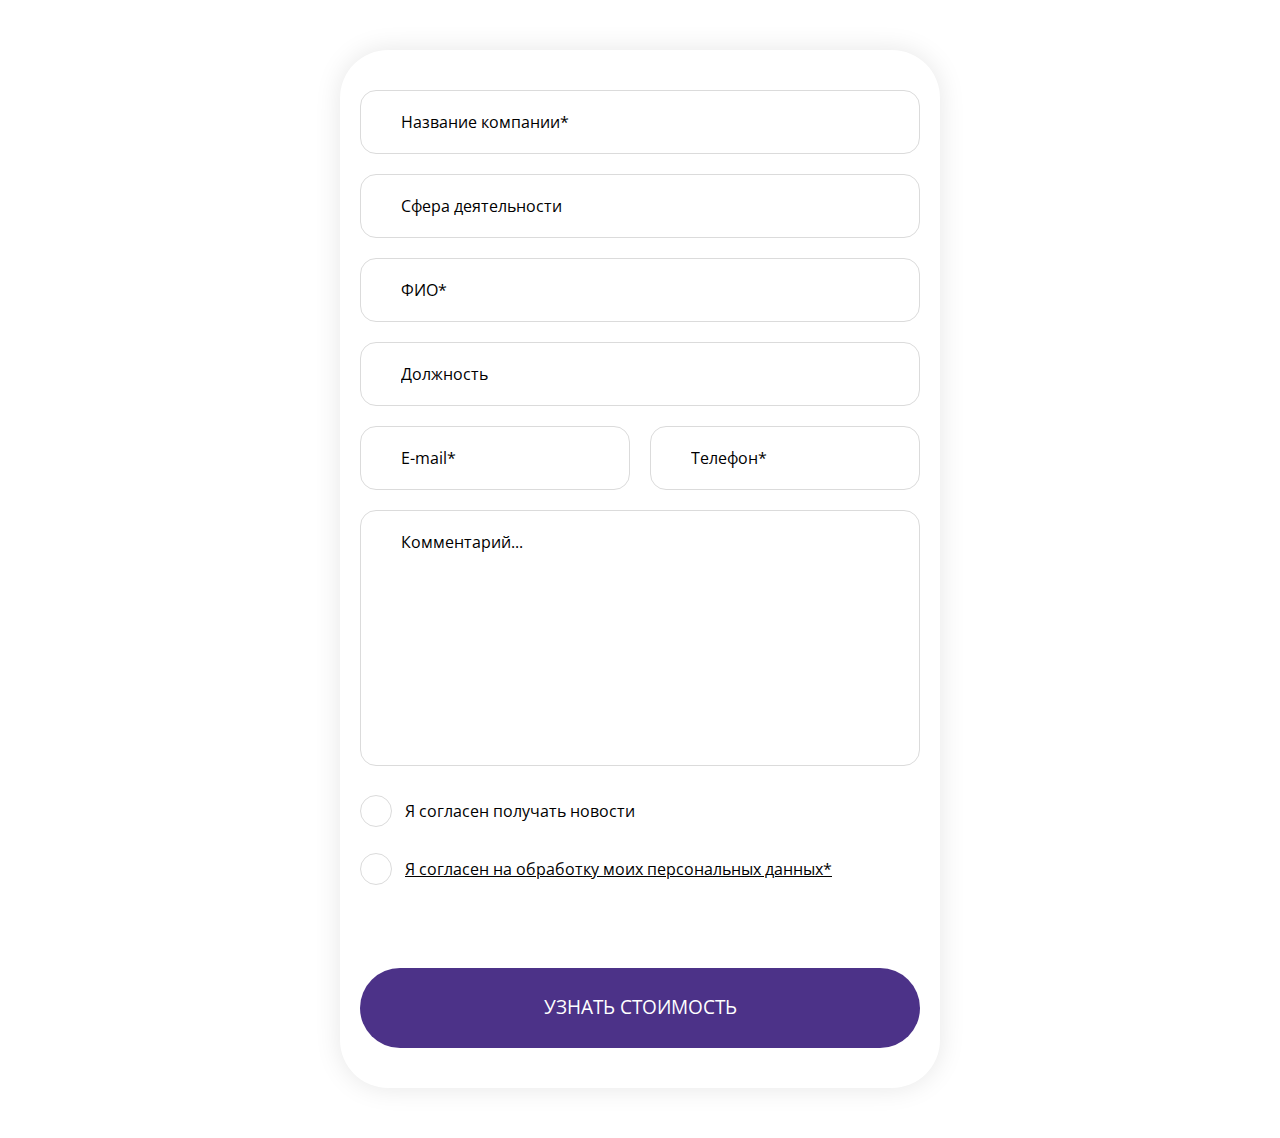
==== cost.html @ c71a74cb "v1.0" ====
<!DOCTYPE html>
<html lang="en">
<head>
    <meta charset="UTF-8">
    <meta name="viewport" content="width=device-width, initial-scale=1.0">
    <title>Document</title>
    <!-- <link rel="SHORTCUT ICON" href="img/logo.svg" type="image/svg"> -->
    <link rel="stylesheet" href="css/style.min.css">
</head>
<body>



<div class="wrapper">
    <section class="cost _section-padding _min">
        <div class="cost__container _container _min">
            <form action="#" class="cost__form">
                <div class="cost__form--body">
                    <label class="cost__form--label">
                        <input type="text" name="name-company" required placeholder="Название компании*" class="cost__form--input _input">
                    </label>
                    <label class="cost__form--label">
                        <input type="text" name="field-activity" placeholder="Сфера деятельности" class="cost__form--input _input">
                    </label>
                    <label class="cost__form--label">
                        <input type="text" name="name" required placeholder="ФИО*" class="cost__form--input _input">
                    </label>
                    <label class="cost__form--label">
                        <input type="text" name="position" placeholder="Должность" class="cost__form--input _input">
                    </label>
                    <!-- <label class="cost__form--label">
                        <input type="text" name="tel" required placeholder="Телефон*" class="cost__form--input _input">
                    </label> -->
                    <label class="cost__form--label _min">
                        <input type="text" name="e-mail" required placeholder="E-mail*" class="cost__form--input _input">
                    </label>
                    <label class="cost__form--label _min">
                        <input type="text" name="phone" required placeholder="Телефон*" class="cost__form--input _input">
                    </label>
                    <label class="cost__form--label">
                        <textarea name="comment" placeholder="Комментарий..." rows="9" class="cost__form--textarea _textarea"></textarea>
                    </label>
                    <div class="cost__form--checkbox _checkbox">
                        <input type="checkbox" name="cost-news" id="cost-news" class="cost__form--checkbox-input _checkbox-input">
                        <label for="cost-news" class="cost__form--checkbox-label _checkbox-label">
                            Я согласен получать новости
                        </label>
                    </div>
                    <div class="cost__form--checkbox _checkbox">
                        <input type="checkbox" required name="cost-personal-data" id="cost-personal-data" class="cost__form--checkbox-input _checkbox-input">
                        <label for="cost-personal-data" class="cost__form--checkbox-label _checkbox-label _td-underline">
                            Я согласен на обработку моих персональных данных*
                        </label>
                    </div>
                    <button class="cost__form--submit _btn">
                        УЗНАТЬ СТОИМОСТЬ
                    </button>
                </div>
            </form>
        </div>
    </section>
</div>


    <script src="js/libs.min.js"></script>
    <script src="js/main.min.js"></script>
</body>
</html>
---- css/style.min.css ----
*,:after,:before,legend{-webkit-box-sizing:border-box}body,html{-webkit-text-size-adjust:100%}.swiper-cube,.swiper-flip,button,hr,input{overflow:visible}progress,sub,sup{vertical-align:baseline}.swiper,ul li{list-style:none}.goals__footer,.services__card--body,.swiper-grid-column>.swiper-wrapper,.swiper-vertical>.swiper-wrapper{-webkit-box-orient:vertical;-webkit-box-direction:normal}*{padding:0;margin:0;border:0}*,:after,:before{box-sizing:border-box}:active,:focus,a:active,a:focus{outline:0}input::-webkit-inner-spin-button,input::-webkit-outer-spin-button{-webkit-appearance:none;margin:0}input[type=number]{-moz-appearance:textfield}aside,details,footer,header,main,nav{display:block}body,html{height:100%;width:100%;line-height:1;-ms-text-size-adjust:100%;-moz-text-size-adjust:100%}button,input,textarea{font-family:inherit}input::-ms-clear{display:none}button{cursor:pointer}button::-moz-focus-inner{padding:0;border:0}a,a:hover,a:visited{text-decoration:none}h1,h2,h3,h4,h5,h6{font-size:inherit;font-weight:400}/*! normalize.css v8.0.1 | MIT License | github.com/necolas/normalize.css */html{line-height:1.15}body{margin:0}h1{font-size:2em;margin:.67em 0}hr{-webkit-box-sizing:content-box;box-sizing:content-box;height:0}code,kbd,pre,samp{font-family:monospace,monospace;font-size:1em}a{background-color:rgba(0,0,0,0)}abbr[title]{border-bottom:none;-webkit-text-decoration:underline dotted;text-decoration:underline dotted}b,strong{font-weight:bolder}small{font-size:80%}sub,sup{font-size:75%;line-height:0;position:relative}sub{bottom:-.25em}sup{top:-.5em}img{vertical-align:top;border-style:none}button,input,optgroup,select,textarea{font-family:inherit;font-size:100%;line-height:1.15;margin:0}button,select{text-transform:none}[type=button],[type=reset],[type=submit],button{-webkit-appearance:button}[type=button]::-moz-focus-inner,[type=reset]::-moz-focus-inner,[type=submit]::-moz-focus-inner,button::-moz-focus-inner{border-style:none;padding:0}[type=button]:-moz-focusring,[type=reset]:-moz-focusring,[type=submit]:-moz-focusring,button:-moz-focusring{outline:ButtonText dotted 1px}fieldset{padding:.35em .75em .625em}legend{box-sizing:border-box;color:inherit;display:table;max-width:100%;padding:0;white-space:normal}textarea{overflow:auto}[type=checkbox],[type=radio]{-webkit-box-sizing:border-box;box-sizing:border-box;padding:0}[type=number]::-webkit-inner-spin-button,[type=number]::-webkit-outer-spin-button{height:auto}.swiper-slide,.swiper-wrapper{height:100%;position:relative;width:100%}[type=search]{-webkit-appearance:textfield;outline-offset:-2px}[type=search]::-webkit-search-decoration{-webkit-appearance:none}::-webkit-file-upload-button{-webkit-appearance:button;font:inherit}summary{display:list-item}[hidden],template{display:none}@font-face{font-family:swiper-icons;src:url("data:application/font-woff;charset=utf-8;base64, [base64]//wADZ2x5ZgAAAywAAADMAAAD2MHtryVoZWFkAAABbAAAADAAAAA2E2+eoWhoZWEAAAGcAAAAHwAAACQC9gDzaG10eAAAAigAAAAZAAAArgJkABFsb2NhAAAC0AAAAFoAAABaFQAUGG1heHAAAAG8AAAAHwAAACAAcABAbmFtZQAAA/gAAAE5AAACXvFdBwlwb3N0AAAFNAAAAGIAAACE5s74hXjaY2BkYGAAYpf5Hu/j+W2+MnAzMYDAzaX6QjD6/4//Bxj5GA8AuRwMYGkAPywL13jaY2BkYGA88P8Agx4j+/8fQDYfA1AEBWgDAIB2BOoAeNpjYGRgYNBh4GdgYgABEMnIABJzYNADCQAACWgAsQB42mNgYfzCOIGBlYGB0YcxjYGBwR1Kf2WQZGhhYGBiYGVmgAFGBiQQkOaawtDAoMBQxXjg/wEGPcYDDA4wNUA2CCgwsAAAO4EL6gAAeNpj2M0gyAACqxgGNWBkZ2D4/wMA+xkDdgAAAHjaY2BgYGaAYBkGRgYQiAHyGMF8FgYHIM3DwMHABGQrMOgyWDLEM1T9/w8UBfEMgLzE////P/5//f/V/xv+r4eaAAeMbAxwIUYmIMHEgKYAYjUcsDAwsLKxc3BycfPw8jEQA/[base64]/uznmfPFBNODM2K7MTQ45YEAZqGP81AmGGcF3iPqOop0r1SPTaTbVkfUe4HXj97wYE+yNwWYxwWu4v1ugWHgo3S1XdZEVqWM7ET0cfnLGxWfkgR42o2PvWrDMBSFj/IHLaF0zKjRgdiVMwScNRAoWUoH78Y2icB/yIY09An6AH2Bdu/UB+yxopYshQiEvnvu0dURgDt8QeC8PDw7Fpji3fEA4z/PEJ6YOB5hKh4dj3EvXhxPqH/SKUY3rJ7srZ4FZnh1PMAtPhwP6fl2PMJMPDgeQ4rY8YT6Gzao0eAEA409DuggmTnFnOcSCiEiLMgxCiTI6Cq5DZUd3Qmp10vO0LaLTd2cjN4fOumlc7lUYbSQcZFkutRG7g6JKZKy0RmdLY680CDnEJ+UMkpFFe1RN7nxdVpXrC4aTtnaurOnYercZg2YVmLN/d/gczfEimrE/fs/bOuq29Zmn8tloORaXgZgGa78yO9/cnXm2BpaGvq25Dv9S4E9+5SIc9PqupJKhYFSSl47+Qcr1mYNAAAAeNptw0cKwkAAAMDZJA8Q7OUJvkLsPfZ6zFVERPy8qHh2YER+3i/BP83vIBLLySsoKimrqKqpa2hp6+jq6RsYGhmbmJqZSy0sraxtbO3sHRydnEMU4uR6yx7JJXveP7WrDycAAAAAAAH//wACeNpjYGRgYOABYhkgZgJCZgZNBkYGLQZtIJsFLMYAAAw3ALgAeNolizEKgDAQBCchRbC2sFER0YD6qVQiBCv/H9ezGI6Z5XBAw8CBK/m5iQQVauVbXLnOrMZv2oLdKFa8Pjuru2hJzGabmOSLzNMzvutpB3N42mNgZGBg4GKQYzBhYMxJLMlj4GBgAYow/P/PAJJhLM6sSoWKfWCAAwDAjgbRAAB42mNgYGBkAIIbCZo5IPrmUn0hGA0AO8EFTQAA");font-weight:400;font-style:normal}:root{--swiper-theme-color:#007aff;--swiper-navigation-size:44px;--title-font:"OpenSans";--main-font:"OpenSans";--accent:#4C3288;--accent-2:#0091FF;--white:#FFF;--black:#000;--dark-blue:#304BA2;--gray:#DBDBDB;--dark-gray:#979797;--container-padding:15px;--br:48px;--br-2:30px;--shadow:0px 0px 26.7123px rgba(0, 0, 0, 0.1)}.swiper{margin-left:auto;margin-right:auto;position:relative;overflow:hidden;padding:0;z-index:1}.swiper-vertical>.swiper-wrapper{-ms-flex-direction:column;flex-direction:column}.swiper-wrapper{z-index:1;display:-webkit-box;display:-ms-flexbox;display:flex;-webkit-transition-property:-webkit-transform;transition-property:-webkit-transform;transition-property:transform;transition-property:transform,-webkit-transform;-webkit-box-sizing:content-box;box-sizing:content-box}.swiper-button-lock,.swiper-pagination-lock,.swiper-scrollbar-lock{display:none}.swiper-android .swiper-slide,.swiper-wrapper{-webkit-transform:translate3d(0,0,0);transform:translate3d(0,0,0)}.swiper-pointer-events{-ms-touch-action:pan-y;touch-action:pan-y}.swiper-pointer-events.swiper-vertical{-ms-touch-action:pan-x;touch-action:pan-x}.swiper-slide{-ms-flex-negative:0;flex-shrink:0;-webkit-transition-property:-webkit-transform;transition-property:-webkit-transform;transition-property:transform;transition-property:transform,-webkit-transform}.swiper-slide-invisible-blank{visibility:hidden}.swiper-autoheight,.swiper-autoheight .swiper-slide{height:auto}.swiper-autoheight .swiper-wrapper{-webkit-box-align:start;-ms-flex-align:start;align-items:flex-start;-webkit-transition-property:height,-webkit-transform;transition-property:height,-webkit-transform;transition-property:transform,height;transition-property:transform,height,-webkit-transform}.swiper-backface-hidden .swiper-slide{-webkit-transform:translateZ(0);transform:translateZ(0);-webkit-backface-visibility:hidden;backface-visibility:hidden}.swiper-3d,.swiper-3d.swiper-css-mode .swiper-wrapper{-webkit-perspective:1200px;perspective:1200px}.swiper-3d .swiper-cube-shadow,.swiper-3d .swiper-slide,.swiper-3d .swiper-slide-shadow,.swiper-3d .swiper-slide-shadow-bottom,.swiper-3d .swiper-slide-shadow-left,.swiper-3d .swiper-slide-shadow-right,.swiper-3d .swiper-slide-shadow-top,.swiper-3d .swiper-wrapper{-webkit-transform-style:preserve-3d;transform-style:preserve-3d}.swiper-3d .swiper-slide-shadow,.swiper-3d .swiper-slide-shadow-bottom,.swiper-3d .swiper-slide-shadow-left,.swiper-3d .swiper-slide-shadow-right,.swiper-3d .swiper-slide-shadow-top{position:absolute;left:0;top:0;width:100%;height:100%;pointer-events:none;z-index:10}.swiper-3d .swiper-slide-shadow{background:rgba(0,0,0,.15)}.swiper-3d .swiper-slide-shadow-left{background-image:-webkit-gradient(linear,right top,left top,from(rgba(0,0,0,.5)),to(rgba(0,0,0,0)));background-image:linear-gradient(to left,rgba(0,0,0,.5),rgba(0,0,0,0))}.swiper-3d .swiper-slide-shadow-right{background-image:-webkit-gradient(linear,left top,right top,from(rgba(0,0,0,.5)),to(rgba(0,0,0,0)));background-image:linear-gradient(to right,rgba(0,0,0,.5),rgba(0,0,0,0))}.swiper-3d .swiper-slide-shadow-top{background-image:-webkit-gradient(linear,left bottom,left top,from(rgba(0,0,0,.5)),to(rgba(0,0,0,0)));background-image:linear-gradient(to top,rgba(0,0,0,.5),rgba(0,0,0,0))}.swiper-3d .swiper-slide-shadow-bottom{background-image:-webkit-gradient(linear,left top,left bottom,from(rgba(0,0,0,.5)),to(rgba(0,0,0,0)));background-image:linear-gradient(to bottom,rgba(0,0,0,.5),rgba(0,0,0,0))}.swiper-css-mode>.swiper-wrapper{overflow:auto;scrollbar-width:none;-ms-overflow-style:none}.swiper-css-mode>.swiper-wrapper::-webkit-scrollbar{display:none}.swiper-css-mode>.swiper-wrapper>.swiper-slide{scroll-snap-align:start start}.swiper-horizontal.swiper-css-mode>.swiper-wrapper{-ms-scroll-snap-type:x mandatory;scroll-snap-type:x mandatory}.swiper-vertical.swiper-css-mode>.swiper-wrapper{-ms-scroll-snap-type:y mandatory;scroll-snap-type:y mandatory}.swiper-centered>.swiper-wrapper::before{content:"";-ms-flex-negative:0;flex-shrink:0;-webkit-box-ordinal-group:10000;-ms-flex-order:9999;order:9999}.swiper-centered.swiper-horizontal>.swiper-wrapper>.swiper-slide:first-child{-webkit-margin-start:var(--swiper-centered-offset-before);margin-inline-start:var(--swiper-centered-offset-before)}.swiper-centered.swiper-horizontal>.swiper-wrapper::before{height:100%;min-height:1px;width:var(--swiper-centered-offset-after)}.swiper-centered.swiper-vertical>.swiper-wrapper>.swiper-slide:first-child{-webkit-margin-before:var(--swiper-centered-offset-before);margin-block-start:var(--swiper-centered-offset-before)}.swiper-centered.swiper-vertical>.swiper-wrapper::before{width:100%;min-width:1px;height:var(--swiper-centered-offset-after)}.swiper-centered>.swiper-wrapper>.swiper-slide{scroll-snap-align:center center}.swiper-virtual .swiper-slide{-webkit-backface-visibility:hidden;-webkit-transform:translateZ(0);transform:translateZ(0)}.swiper-virtual.swiper-css-mode .swiper-wrapper::after{content:"";position:absolute;left:0;top:0;pointer-events:none}.swiper-virtual.swiper-css-mode.swiper-horizontal .swiper-wrapper::after{height:1px;width:var(--swiper-virtual-size)}.swiper-virtual.swiper-css-mode.swiper-vertical .swiper-wrapper::after{width:1px;height:var(--swiper-virtual-size)}.swiper-button-next,.swiper-button-prev{position:absolute;top:50%;width:calc(var(--swiper-navigation-size)/ 44*27);height:var(--swiper-navigation-size);margin-top:calc(0px - var(--swiper-navigation-size)/ 2);z-index:10;cursor:pointer;display:-webkit-box;display:-ms-flexbox;display:flex;-webkit-box-align:center;-ms-flex-align:center;align-items:center;-webkit-box-pack:center;-ms-flex-pack:center;justify-content:center;color:var(--swiper-navigation-color,var(--swiper-theme-color))}.swiper-button-next.swiper-button-disabled,.swiper-button-prev.swiper-button-disabled{opacity:.35;cursor:auto;pointer-events:none}.swiper-button-next:after,.swiper-button-prev:after{font-family:swiper-icons;font-size:var(--swiper-navigation-size);text-transform:none!important;letter-spacing:0;font-variant:initial;line-height:1}._btn,.goals__step,.goals__title,.services__card--title{text-transform:uppercase}.swiper-button-prev,.swiper-rtl .swiper-button-next{left:10px;right:auto}.swiper-button-prev:after,.swiper-rtl .swiper-button-next:after{content:"prev"}.swiper-button-next,.swiper-rtl .swiper-button-prev{right:10px;left:auto}.swiper-button-next:after,.swiper-rtl .swiper-button-prev:after{content:"next"}.swiper-pagination{position:absolute;text-align:center;-webkit-transition:.3s opacity;transition:.3s opacity;-webkit-transform:translate3d(0,0,0);transform:translate3d(0,0,0);z-index:10}.swiper-pagination.swiper-pagination-hidden{opacity:0}.swiper-horizontal>.swiper-pagination-bullets,.swiper-pagination-bullets.swiper-pagination-horizontal,.swiper-pagination-custom,.swiper-pagination-fraction{bottom:10px;left:0;width:100%}.swiper-pagination-bullets-dynamic{overflow:hidden;font-size:0}.swiper-pagination-bullets-dynamic .swiper-pagination-bullet{-webkit-transform:scale(.33);transform:scale(.33);position:relative}.swiper-pagination-bullets-dynamic .swiper-pagination-bullet-active,.swiper-pagination-bullets-dynamic .swiper-pagination-bullet-active-main{-webkit-transform:scale(1);transform:scale(1)}.swiper-pagination-bullets-dynamic .swiper-pagination-bullet-active-prev{-webkit-transform:scale(.66);transform:scale(.66)}.swiper-pagination-bullets-dynamic .swiper-pagination-bullet-active-prev-prev{-webkit-transform:scale(.33);transform:scale(.33)}.swiper-pagination-bullets-dynamic .swiper-pagination-bullet-active-next{-webkit-transform:scale(.66);transform:scale(.66)}.swiper-pagination-bullets-dynamic .swiper-pagination-bullet-active-next-next{-webkit-transform:scale(.33);transform:scale(.33)}.swiper-pagination-bullet{width:var(--swiper-pagination-bullet-width,var(--swiper-pagination-bullet-size,8px));height:var(--swiper-pagination-bullet-height,var(--swiper-pagination-bullet-size,8px));display:inline-block;border-radius:50%;background:var(--swiper-pagination-bullet-inactive-color,#000);opacity:var(--swiper-pagination-bullet-inactive-opacity,.2)}button.swiper-pagination-bullet{border:none;margin:0;padding:0;-webkit-box-shadow:none;box-shadow:none;-webkit-appearance:none;-moz-appearance:none;appearance:none}.swiper-pagination-clickable .swiper-pagination-bullet{cursor:pointer}.swiper-scrollbar-cursor-drag,.swiper-slide-zoomed{cursor:move}.swiper-pagination-bullet:only-child{display:none!important}.swiper-pagination-bullet-active{opacity:var(--swiper-pagination-bullet-opacity,1);background:var(--swiper-pagination-color,var(--swiper-theme-color))}.swiper-pagination-vertical.swiper-pagination-bullets,.swiper-vertical>.swiper-pagination-bullets{right:10px;top:50%;-webkit-transform:translate3d(0,-50%,0);transform:translate3d(0,-50%,0)}.swiper-pagination-vertical.swiper-pagination-bullets .swiper-pagination-bullet,.swiper-vertical>.swiper-pagination-bullets .swiper-pagination-bullet{margin:var(--swiper-pagination-bullet-vertical-gap,6px) 0;display:block}.swiper-pagination-vertical.swiper-pagination-bullets.swiper-pagination-bullets-dynamic,.swiper-vertical>.swiper-pagination-bullets.swiper-pagination-bullets-dynamic{top:50%;-webkit-transform:translateY(-50%);transform:translateY(-50%);width:8px}.swiper-pagination-vertical.swiper-pagination-bullets.swiper-pagination-bullets-dynamic .swiper-pagination-bullet,.swiper-vertical>.swiper-pagination-bullets.swiper-pagination-bullets-dynamic .swiper-pagination-bullet{display:inline-block;-webkit-transition:.2s transform,.2s top;transition:.2s transform,.2s top}.swiper-horizontal>.swiper-pagination-bullets .swiper-pagination-bullet,.swiper-pagination-horizontal.swiper-pagination-bullets .swiper-pagination-bullet{margin:0 var(--swiper-pagination-bullet-horizontal-gap,4px)}.swiper-horizontal>.swiper-pagination-bullets.swiper-pagination-bullets-dynamic,.swiper-pagination-horizontal.swiper-pagination-bullets.swiper-pagination-bullets-dynamic{left:50%;-webkit-transform:translateX(-50%);transform:translateX(-50%);white-space:nowrap}.swiper-horizontal>.swiper-pagination-bullets.swiper-pagination-bullets-dynamic .swiper-pagination-bullet,.swiper-pagination-horizontal.swiper-pagination-bullets.swiper-pagination-bullets-dynamic .swiper-pagination-bullet{-webkit-transition:.2s transform,.2s left;transition:.2s transform,.2s left}.swiper-horizontal.swiper-rtl>.swiper-pagination-bullets-dynamic .swiper-pagination-bullet{-webkit-transition:.2s transform,.2s right;transition:.2s transform,.2s right}.swiper-pagination-progressbar{background:rgba(0,0,0,.25);position:absolute}.swiper-pagination-progressbar .swiper-pagination-progressbar-fill{background:var(--swiper-pagination-color,var(--swiper-theme-color));position:absolute;left:0;top:0;width:100%;height:100%;-webkit-transform:scale(0);transform:scale(0);-webkit-transform-origin:left top;transform-origin:left top}.swiper-rtl .swiper-pagination-progressbar .swiper-pagination-progressbar-fill{-webkit-transform-origin:right top;transform-origin:right top}.swiper-horizontal>.swiper-pagination-progressbar,.swiper-pagination-progressbar.swiper-pagination-horizontal,.swiper-pagination-progressbar.swiper-pagination-vertical.swiper-pagination-progressbar-opposite,.swiper-vertical>.swiper-pagination-progressbar.swiper-pagination-progressbar-opposite{width:100%;height:4px;left:0;top:0}.swiper-horizontal>.swiper-pagination-progressbar.swiper-pagination-progressbar-opposite,.swiper-pagination-progressbar.swiper-pagination-horizontal.swiper-pagination-progressbar-opposite,.swiper-pagination-progressbar.swiper-pagination-vertical,.swiper-vertical>.swiper-pagination-progressbar{width:4px;height:100%;left:0;top:0}.swiper-scrollbar{border-radius:10px;position:relative;-ms-touch-action:none;background:rgba(0,0,0,.1)}.swiper-horizontal>.swiper-scrollbar{position:absolute;left:1%;bottom:3px;z-index:50;height:5px;width:98%}.swiper-vertical>.swiper-scrollbar{position:absolute;right:3px;top:1%;z-index:50;width:5px;height:98%}.swiper-scrollbar-drag{height:100%;width:100%;position:relative;background:rgba(0,0,0,.5);border-radius:10px;left:0;top:0}.swiper-zoom-container{width:100%;height:100%;display:-webkit-box;display:-ms-flexbox;display:flex;-webkit-box-pack:center;-ms-flex-pack:center;justify-content:center;-webkit-box-align:center;-ms-flex-align:center;align-items:center;text-align:center}.swiper-zoom-container>canvas,.swiper-zoom-container>img,.swiper-zoom-container>svg{max-width:100%;max-height:100%;-o-object-fit:contain;object-fit:contain}.swiper-lazy-preloader{width:42px;height:42px;position:absolute;left:50%;top:50%;margin-left:-21px;margin-top:-21px;z-index:10;-webkit-transform-origin:50%;transform-origin:50%;-webkit-box-sizing:border-box;box-sizing:border-box;border:4px solid;border-radius:50%;border-top-color:transparent}.swiper-slide-visible .swiper-lazy-preloader{-webkit-animation:swiper-preloader-spin 1s infinite linear;animation:swiper-preloader-spin 1s infinite linear}.swiper-lazy-preloader-white{--swiper-preloader-color:#fff}.swiper-lazy-preloader-black{--swiper-preloader-color:#000}@-webkit-keyframes swiper-preloader-spin{100%{-webkit-transform:rotate(360deg);transform:rotate(360deg)}}@keyframes swiper-preloader-spin{100%{-webkit-transform:rotate(360deg);transform:rotate(360deg)}}.swiper .swiper-notification{position:absolute;left:0;top:0;pointer-events:none;opacity:0;z-index:-1000}.swiper-free-mode>.swiper-wrapper{-webkit-transition-timing-function:ease-out;transition-timing-function:ease-out;margin:0 auto}.swiper-grid>.swiper-wrapper{-ms-flex-wrap:wrap;flex-wrap:wrap}.swiper-grid-column>.swiper-wrapper{-ms-flex-wrap:wrap;flex-wrap:wrap;-ms-flex-direction:column;flex-direction:column}.swiper-fade.swiper-free-mode .swiper-slide{-webkit-transition-timing-function:ease-out;transition-timing-function:ease-out}.swiper-fade .swiper-slide{pointer-events:none;-webkit-transition-property:opacity;transition-property:opacity}.swiper-fade .swiper-slide .swiper-slide{pointer-events:none}.swiper-fade .swiper-slide-active,.swiper-fade .swiper-slide-active .swiper-slide-active{pointer-events:auto}.swiper-cube .swiper-slide{pointer-events:none;-webkit-backface-visibility:hidden;backface-visibility:hidden;z-index:1;visibility:hidden;-webkit-transform-origin:0 0;transform-origin:0 0;width:100%;height:100%}.swiper-cube .swiper-slide .swiper-slide{pointer-events:none}.swiper-cube.swiper-rtl .swiper-slide{-webkit-transform-origin:100% 0;transform-origin:100% 0}.swiper-cube .swiper-slide-active,.swiper-cube .swiper-slide-active .swiper-slide-active{pointer-events:auto}.swiper-cube .swiper-slide-active,.swiper-cube .swiper-slide-next,.swiper-cube .swiper-slide-next+.swiper-slide,.swiper-cube .swiper-slide-prev{pointer-events:auto;visibility:visible}.swiper-cube .swiper-slide-shadow-bottom,.swiper-cube .swiper-slide-shadow-left,.swiper-cube .swiper-slide-shadow-right,.swiper-cube .swiper-slide-shadow-top{z-index:0;-webkit-backface-visibility:hidden;backface-visibility:hidden}.swiper-cube .swiper-cube-shadow{position:absolute;left:0;bottom:0;width:100%;height:100%;opacity:.6;z-index:0}.swiper-cube .swiper-cube-shadow:before{content:"";background:#000;position:absolute;left:0;top:0;bottom:0;right:0;-webkit-filter:blur(50px);filter:blur(50px)}.swiper-flip .swiper-slide{pointer-events:none;-webkit-backface-visibility:hidden;backface-visibility:hidden;z-index:1}.swiper-flip .swiper-slide .swiper-slide{pointer-events:none}.swiper-flip .swiper-slide-active,.swiper-flip .swiper-slide-active .swiper-slide-active{pointer-events:auto}.swiper-flip .swiper-slide-shadow-bottom,.swiper-flip .swiper-slide-shadow-left,.swiper-flip .swiper-slide-shadow-right,.swiper-flip .swiper-slide-shadow-top{z-index:0;-webkit-backface-visibility:hidden;backface-visibility:hidden}.swiper-creative .swiper-slide{-webkit-backface-visibility:hidden;backface-visibility:hidden;overflow:hidden;-webkit-transition-property:opacity,height,-webkit-transform;transition-property:opacity,height,-webkit-transform;transition-property:transform,opacity,height;transition-property:transform,opacity,height,-webkit-transform}.swiper-cards{overflow:visible}.swiper-cards .swiper-slide{-webkit-transform-origin:center bottom;transform-origin:center bottom;-webkit-backface-visibility:hidden;backface-visibility:hidden;overflow:hidden}@font-face{font-weight:300;font-family:OpenSans;font-display:swap;font-style:normal;src:url(OpenSans-Light.woff) format("woff"),url(OpenSans-Light.woff) format("woff2")}@font-face{font-weight:400;font-family:OpenSans;font-display:swap;font-style:normal;src:url(OpenSans-Regular.woff) format("woff"),url(OpenSans-Regular.woff) format("woff2")}@font-face{font-weight:600;font-family:OpenSans;font-display:swap;font-style:normal;src:url(OpenSans-SemiBold.woff) format("woff"),url(OpenSans-SemiBold.woff) format("woff2")}body,html{font-size:16px;min-height:100%}._btn,.cost__form--body{border-radius:var(--br);font-size:.875rem}body{font-family:var(--main-font);font-weight:400;line-height:150%}.wrapper,body._active,body._popup-active{overflow:hidden}._container{padding:0 var(--container-padding);margin:0 auto;max-width:1310px}._container._min{max-width:630px}._container._large{max-width:1470px}._section-padding{padding:75px 0}._section-padding._min{padding:50px 0}._btn{display:inline-block;text-align:center;padding:18px 15px;line-height:125%;background-color:var(--accent);color:var(--white);-webkit-transition:all .2s ease-in-out;transition:all .2s ease-in-out}._main-title{font-family:var(--title-font);font-weight:700;line-height:115%;font-size:1.875rem}._title{font-family:var(--title-font);font-weight:700;font-size:1.125rem}._section-title{font-family:var(--title-font);font-weight:700}._txt-center{text-align:center}._td-underline{text-decoration:underline}._input,._textarea{padding:15px 20px;border-radius:16px;border:1px solid var(--gray);line-height:150%}._input::-webkit-input-placeholder,._textarea::-webkit-input-placeholder{color:var(--black);-webkit-transition:opacity .2s ease-in-out;transition:opacity .2s ease-in-out}._input::-moz-placeholder,._textarea::-moz-placeholder{color:var(--black);-moz-transition:opacity .2s ease-in-out;transition:opacity .2s ease-in-out}._input:-ms-input-placeholder,._textarea:-ms-input-placeholder{color:var(--black);-ms-transition:opacity .2s ease-in-out;transition:opacity .2s ease-in-out}._input::-ms-input-placeholder,._textarea::-ms-input-placeholder{color:var(--black);-ms-transition:opacity .2s ease-in-out;transition:opacity .2s ease-in-out}._input::placeholder,._textarea::placeholder{color:var(--black);-webkit-transition:opacity .2s ease-in-out;transition:opacity .2s ease-in-out}._input:focus::-webkit-input-placeholder,._textarea:focus::-webkit-input-placeholder{opacity:0}._input:focus::-moz-placeholder,._textarea:focus::-moz-placeholder{opacity:0}._input:focus:-ms-input-placeholder,._textarea:focus:-ms-input-placeholder{opacity:0}._input:focus::-ms-input-placeholder,._textarea:focus::-ms-input-placeholder{opacity:0}._input:focus::placeholder,._textarea:focus::placeholder{opacity:0}._textarea{resize:none}._checkbox{position:relative}._checkbox-input{position:absolute;left:50%;top:50%;-webkit-transform:translate(-50%,-50%);transform:translate(-50%,-50%);opacity:0;visibility:hidden}._checkbox-label::after,._checkbox-label::before{content:"";left:0;top:50%;width:20px;height:20px}._checkbox-input:checked+._checkbox-label::after{opacity:1}._checkbox-label{cursor:pointer;position:relative;display:-webkit-box;display:-ms-flexbox;display:flex;padding-left:30px}._checkbox-label::before{position:absolute;-webkit-transform:translate(0,-50%);transform:translate(0,-50%);border-radius:50%;border:1px solid var(--gray)}._checkbox-label::after{position:absolute;-webkit-transform:translate(0,-50%);transform:translate(0,-50%);background:url("data:image/svg+xml,%3Csvg xmlns='http://www.w3.org/2000/svg' viewBox='0 0 32 32'%3E%3Cg%3E%3Ccircle fill='%239E9E9E' cx='15.5' cy='16.5' r='7.5'/%3E%3C/g%3E%3C/svg%3E") center center/contain no-repeat;-webkit-transition:opacity .2s ease-in-out;transition:opacity .2s ease-in-out;opacity:0}.cost__form--body{background-color:var(--white);-webkit-box-shadow:var(--shadow);box-shadow:var(--shadow);padding:40px 15px;display:-ms-grid;display:grid;-ms-grid-columns:1fr 1fr;grid-template-columns:1fr 1fr;gap:15px}.cost__form--label,.cost__form--label._min{-ms-grid-column:1;-ms-grid-column-span:2;grid-column:1/3}.cost__form--input,.cost__form--textarea{width:100%}.cost__form--checkbox{-ms-grid-column:1;-ms-grid-column-span:2;grid-column:1/3}.cost__form--checkbox-label{padding-top:3px;padding-bottom:3px}.cost__form--submit{width:100%;-ms-grid-column:1;-ms-grid-column-span:2;grid-column:1/3;margin-top:15px}.services__slider{padding:100px 20px 0;margin:0 -20px}.services__slider--card{opacity:0;visibility:hidden;-webkit-transition:opacity .2s ease-in-out,visibility .2s ease-in-out;transition:opacity .2s ease-in-out,visibility .2s ease-in-out}.services__slider--card.swiper-slide-active{opacity:1;visibility:visible}.services__slider--arrow{top:calc(100% - 125px);width:65px;height:65px;border-radius:50%;display:-webkit-inline-box;display:-ms-inline-flexbox;display:inline-flex;-webkit-box-align:center;-ms-flex-align:center;align-items:center;-webkit-box-pack:center;-ms-flex-pack:center;justify-content:center;background-color:var(--accent-2);opacity:.5;-webkit-transition:opacity .2s ease-in-out;transition:opacity .2s ease-in-out;z-index:100}.services__slider--arrow.swiper-button-next{right:20px}.services__slider--arrow.swiper-button-prev{left:20px}.services__slider--arrow:hover{opacity:1}.services__slider--arrow::after{color:var(--white);font-size:30px}.services__slider--footer{margin-top:125px;display:-webkit-box;display:-ms-flexbox;display:flex;-webkit-box-pack:center;-ms-flex-pack:center;justify-content:center}.services__card,.services__card--body{display:-webkit-box;display:-ms-flexbox}.services__slider--btn{max-width:546px;width:100%;text-align:center}.services__card{height:auto;display:flex;-webkit-box-pack:center;-ms-flex-pack:center;justify-content:center}.services__card--body{background-color:var(--white);-webkit-box-shadow:var(--shadow);box-shadow:var(--shadow);border-radius:var(--br-2);min-height:100%;padding:0 20px 30px;width:100%;max-width:546px;display:flex;-ms-flex-direction:column;flex-direction:column;-webkit-box-align:center;-ms-flex-align:center;align-items:center}.services__card--header{display:-webkit-box;display:-ms-flexbox;display:flex;-webkit-box-pack:center;-ms-flex-pack:center;justify-content:center;position:relative;-webkit-transform:translate(0,-50%);transform:translate(0,-50%);margin-bottom:-35px;width:100%}.services__card--check{display:inline-block;width:30px;height:30px;position:absolute;right:0;bottom:0;background:url("data:image/svg+xml,%3Csvg xmlns='http://www.w3.org/2000/svg' width='50' height='50' viewBox='0 0 50 50'%3E%3Cg clip-path='url(%23clip0_95_10)'%3E%3Cpath d='M25.001 50.0019C38.8086 50.0019 50.0019 38.8086 50.0019 25.001C50.0019 11.1933 38.8086 0 25.001 0C11.1933 0 0 11.1933 0 25.001C0 38.8086 11.1933 50.0019 25.001 50.0019Z' fill='%237AC347'/%3E%3Cpath d='M36.0347 12.7477L20.2257 28.5567L13.9653 22.2983L9.61844 26.647L20.2257 37.2543L40.3835 17.0964L36.0347 12.7477Z' fill='white'/%3E%3C/g%3E%3Cdefs%3E%3CclipPath id='clip0_95_10'%3E%3Crect width='50' height='50' fill='white'/%3E%3C/clipPath%3E%3C/defs%3E%3C/svg%3E%0A") center center/contain no-repeat}.services__card--icon{width:110px;height:110px;padding:25px;border-radius:var(--br);display:-webkit-inline-box;display:-ms-inline-flexbox;display:inline-flex;-webkit-box-align:center;-ms-flex-align:center;align-items:center;-webkit-box-pack:center;-ms-flex-pack:center;justify-content:center;background-color:var(--accent-2)}.services__card--img{max-width:100%;width:100%}.services__card--title{text-align:center;color:var(--dark-blue);font-weight:600;font-size:1.25rem}.services__card--list{width:100%;padding-top:20px}.services__card--li{font-size:.875rem;padding:7px 0;font-weight:400;line-height:130%}.goals__item--title,.goals__title{font-weight:600;text-align:center}.goals__title{max-width:890px;margin:0 auto;font-size:1.125rem;line-height:150%}.goals__list{display:-ms-grid;display:grid;-ms-grid-columns:100%;grid-template-columns:100%;padding-top:53px;gap:41px}.goals__item--image,.goals__item--label{display:-webkit-box;display:-ms-flexbox}.goals__item{position:relative}.goals__item--input{position:absolute;left:50%;top:50%;-webkit-transform:translate(-50%,-50%);transform:translate(-50%,-50%);opacity:0;visibility:hidden}.goals__item--input:checked+.goals__item--label{border:3px solid var(--accent)}.goals__item--label{display:flex;min-height:100%;border-radius:var(--br-2);border:3px solid transparent;-webkit-transition:border .2s ease-in-out;transition:border .2s ease-in-out;cursor:pointer}.goals__item--label:hover{border:3px solid var(--dark-gray)}.goals__item--body{width:100%;display:-ms-grid;display:grid;padding-left:22px;min-height:100%;-webkit-box-shadow:var(--shadow);box-shadow:var(--shadow);background-color:var(--white);border-radius:var(--br-2)}.goals__item--title{font-size:1rem;-ms-flex-item-align:center;-ms-grid-row-align:center;align-self:center;position:relative;z-index:2;padding-top:22px;padding-right:22px;text-shadow:0 0 5px #fff}.goals__item--image{text-align:right;display:flex;-webkit-box-align:end;-ms-flex-align:end;align-items:flex-end;-webkit-box-pack:end;-ms-flex-pack:end;justify-content:flex-end}.goals__item--img{padding-top:22px;-o-object-fit:cover;object-fit:cover;-o-object-position:left center;object-position:left center;height:100%;max-width:60%}.goals__step{padding-top:32px;font-size:1.25rem;text-align:center;color:var(--dark-gray)}.goals__footer{padding-top:32px;display:-webkit-box;display:-ms-flexbox;display:flex;-ms-flex-direction:column;flex-direction:column;-webkit-box-align:center;-ms-flex-align:center;align-items:center}.goals__submit{max-width:546px;width:100%}@media (min-width:426px){.services__card--li{padding:10px 0;font-size:1rem}}@media (min-width:500px){.goals__item--image,.goals__item--title{-ms-grid-row:1;-ms-grid-column:1;grid-area:1/1}.goals__item--title{max-width:60%;text-align:left;padding-top:0}}@media (min-width:550px){._input,._textarea{padding:19px 40px}.cost__form--body{padding:40px 20px}.cost__form--label._min{grid-column:auto}.cost__form--submit{margin-top:30px}}@media (min-width:768px){._section-padding{padding:100px 0}._section-padding._min{padding:50px 0}._btn{padding:28px;font-size:1.1875rem}._main-title{font-size:2.5rem}._title{font-size:1.5rem}._checkbox-label{padding-left:45px}._checkbox-label::after,._checkbox-label::before{width:32px;height:32px}.cost__form--body{font-size:1rem;gap:20px}.cost__form--checkbox-label{padding-top:7px;padding-bottom:7px}.cost__form--submit{margin-top:60px}.services__slider--card.swiper-slide-active,.services__slider--card.swiper-slide-next{opacity:1;visibility:visible}.services__slider--arrow{top:calc(100% - 150px)}}@media (min-width:992px){._section-padding{padding:150px 0}._section-padding._min{padding:50px 0}._main-title{font-size:3.125rem}._title{font-size:1.875rem}.services__card--check{width:50px;height:50px}.services__card--icon{padding:40px;width:150px;height:150px}.services__card--title{font-size:1.3rem}.services__card--li{font-size:1rem}.goals__title{font-size:1.375rem}.goals__list{padding-top:93px;-ms-grid-columns:1fr 1fr;grid-template-columns:1fr 1fr}.goals__step{font-size:1.5rem;padding-top:62px}}@media (min-width:1200px){.services__slider--card.swiper-slide-active,.services__slider--card.swiper-slide-next,.services__slider--card.swiper-slide-next+.services__slider--card.swiper-slide{opacity:1;visibility:visible}}@media (min-width:1300px){.goals__list{-ms-grid-columns:1fr 1fr 1fr;grid-template-columns:1fr 1fr 1fr}}@media (min-width:1700px){.services__slider{padding:100px 143px 0;margin:0}.services__slider--arrow.swiper-button-next{right:0}.services__slider--arrow.swiper-button-prev{left:0}.services__slider--arrow{top:50%;width:93px;height:93px}.services__slider--arrow::after{font-size:40px}}
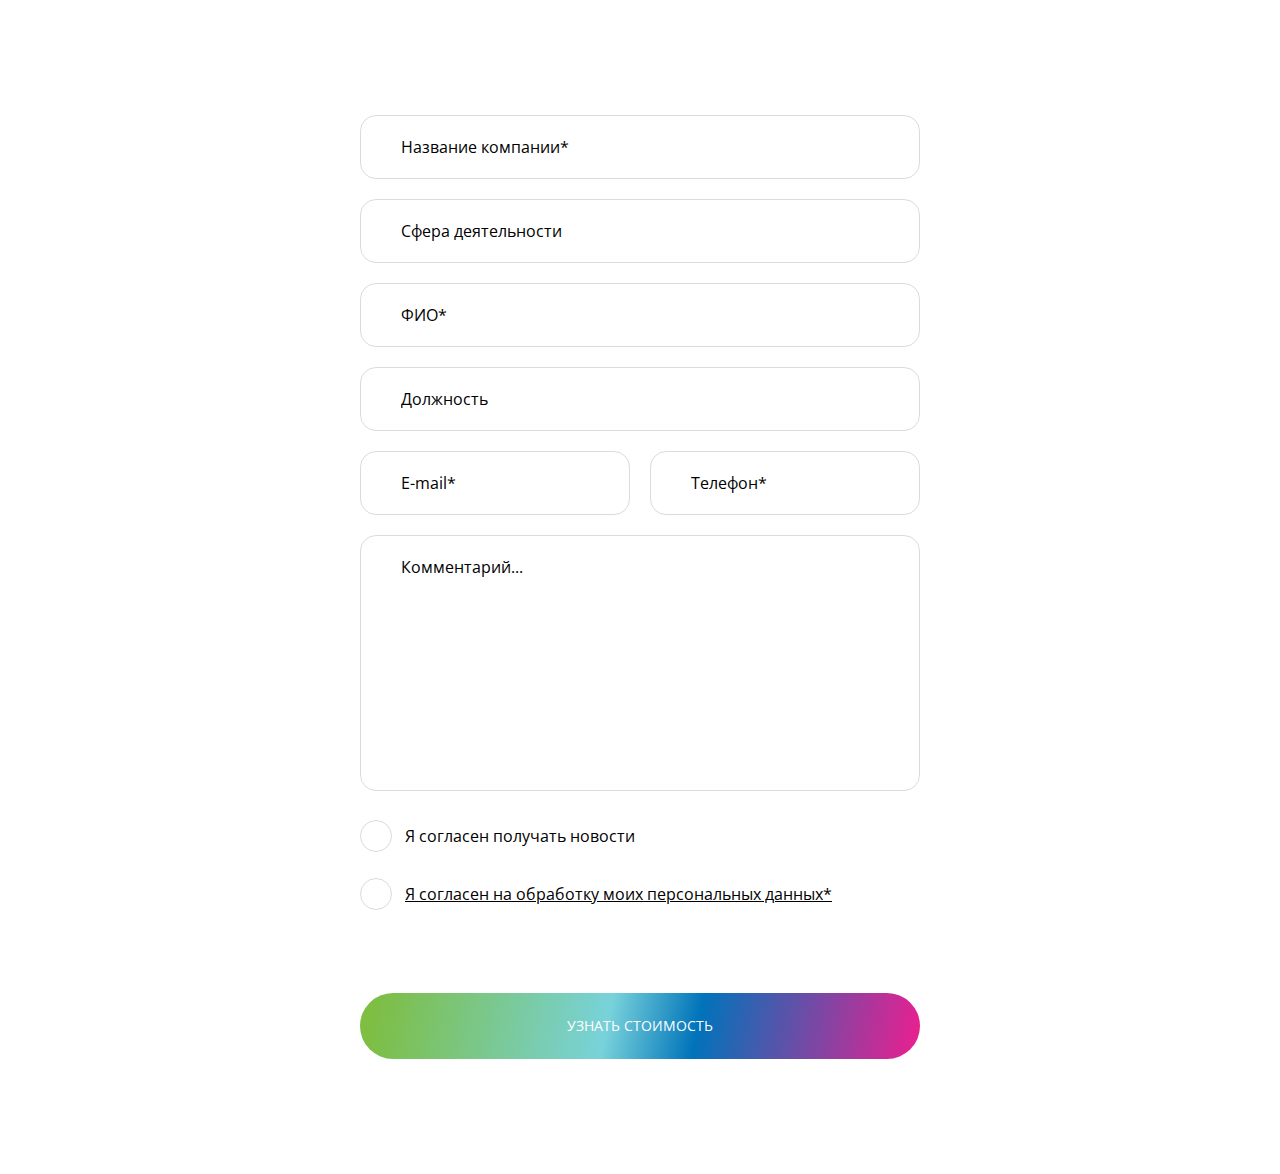
==== commit 8b68a72a: "v1.0" ====
--- a/cost.html
+++ b/cost.html
@@ -5,6 +5,7 @@
     <meta name="viewport" content="width=device-width, initial-scale=1.0">
     <title>Document</title>
     <!-- <link rel="SHORTCUT ICON" href="img/logo.svg" type="image/svg"> -->
+    <link rel="stylesheet" href="css/font-awesome.min.css">
     <link rel="stylesheet" href="css/style.min.css">
 </head>
 <body>
--- a/css/style.min.css
+++ b/css/style.min.css
@@ -1 +1 @@
-*,:after,:before,legend{-webkit-box-sizing:border-box}body,html{-webkit-text-size-adjust:100%}.swiper-cube,.swiper-flip,button,hr,input{overflow:visible}progress,sub,sup{vertical-align:baseline}.swiper,ul li{list-style:none}.goals__footer,.services__card--body,.swiper-grid-column>.swiper-wrapper,.swiper-vertical>.swiper-wrapper{-webkit-box-orient:vertical;-webkit-box-direction:normal}*{padding:0;margin:0;border:0}*,:after,:before{box-sizing:border-box}:active,:focus,a:active,a:focus{outline:0}input::-webkit-inner-spin-button,input::-webkit-outer-spin-button{-webkit-appearance:none;margin:0}input[type=number]{-moz-appearance:textfield}aside,details,footer,header,main,nav{display:block}body,html{height:100%;width:100%;line-height:1;-ms-text-size-adjust:100%;-moz-text-size-adjust:100%}button,input,textarea{font-family:inherit}input::-ms-clear{display:none}button{cursor:pointer}button::-moz-focus-inner{padding:0;border:0}a,a:hover,a:visited{text-decoration:none}h1,h2,h3,h4,h5,h6{font-size:inherit;font-weight:400}/*! normalize.css v8.0.1 | MIT License | github.com/necolas/normalize.css */html{line-height:1.15}body{margin:0}h1{font-size:2em;margin:.67em 0}hr{-webkit-box-sizing:content-box;box-sizing:content-box;height:0}code,kbd,pre,samp{font-family:monospace,monospace;font-size:1em}a{background-color:rgba(0,0,0,0)}abbr[title]{border-bottom:none;-webkit-text-decoration:underline dotted;text-decoration:underline dotted}b,strong{font-weight:bolder}small{font-size:80%}sub,sup{font-size:75%;line-height:0;position:relative}sub{bottom:-.25em}sup{top:-.5em}img{vertical-align:top;border-style:none}button,input,optgroup,select,textarea{font-family:inherit;font-size:100%;line-height:1.15;margin:0}button,select{text-transform:none}[type=button],[type=reset],[type=submit],button{-webkit-appearance:button}[type=button]::-moz-focus-inner,[type=reset]::-moz-focus-inner,[type=submit]::-moz-focus-inner,button::-moz-focus-inner{border-style:none;padding:0}[type=button]:-moz-focusring,[type=reset]:-moz-focusring,[type=submit]:-moz-focusring,button:-moz-focusring{outline:ButtonText dotted 1px}fieldset{padding:.35em .75em .625em}legend{box-sizing:border-box;color:inherit;display:table;max-width:100%;padding:0;white-space:normal}textarea{overflow:auto}[type=checkbox],[type=radio]{-webkit-box-sizing:border-box;box-sizing:border-box;padding:0}[type=number]::-webkit-inner-spin-button,[type=number]::-webkit-outer-spin-button{height:auto}.swiper-slide,.swiper-wrapper{height:100%;position:relative;width:100%}[type=search]{-webkit-appearance:textfield;outline-offset:-2px}[type=search]::-webkit-search-decoration{-webkit-appearance:none}::-webkit-file-upload-button{-webkit-appearance:button;font:inherit}summary{display:list-item}[hidden],template{display:none}@font-face{font-family:swiper-icons;src:url("data:application/font-woff;charset=utf-8;base64, [base64]//wADZ2x5ZgAAAywAAADMAAAD2MHtryVoZWFkAAABbAAAADAAAAA2E2+eoWhoZWEAAAGcAAAAHwAAACQC9gDzaG10eAAAAigAAAAZAAAArgJkABFsb2NhAAAC0AAAAFoAAABaFQAUGG1heHAAAAG8AAAAHwAAACAAcABAbmFtZQAAA/gAAAE5AAACXvFdBwlwb3N0AAAFNAAAAGIAAACE5s74hXjaY2BkYGAAYpf5Hu/j+W2+MnAzMYDAzaX6QjD6/4//Bxj5GA8AuRwMYGkAPywL13jaY2BkYGA88P8Agx4j+/8fQDYfA1AEBWgDAIB2BOoAeNpjYGRgYNBh4GdgYgABEMnIABJzYNADCQAACWgAsQB42mNgYfzCOIGBlYGB0YcxjYGBwR1Kf2WQZGhhYGBiYGVmgAFGBiQQkOaawtDAoMBQxXjg/wEGPcYDDA4wNUA2CCgwsAAAO4EL6gAAeNpj2M0gyAACqxgGNWBkZ2D4/wMA+xkDdgAAAHjaY2BgYGaAYBkGRgYQiAHyGMF8FgYHIM3DwMHABGQrMOgyWDLEM1T9/w8UBfEMgLzE////P/5//f/V/xv+r4eaAAeMbAxwIUYmIMHEgKYAYjUcsDAwsLKxc3BycfPw8jEQA/[base64]/uznmfPFBNODM2K7MTQ45YEAZqGP81AmGGcF3iPqOop0r1SPTaTbVkfUe4HXj97wYE+yNwWYxwWu4v1ugWHgo3S1XdZEVqWM7ET0cfnLGxWfkgR42o2PvWrDMBSFj/IHLaF0zKjRgdiVMwScNRAoWUoH78Y2icB/yIY09An6AH2Bdu/UB+yxopYshQiEvnvu0dURgDt8QeC8PDw7Fpji3fEA4z/PEJ6YOB5hKh4dj3EvXhxPqH/SKUY3rJ7srZ4FZnh1PMAtPhwP6fl2PMJMPDgeQ4rY8YT6Gzao0eAEA409DuggmTnFnOcSCiEiLMgxCiTI6Cq5DZUd3Qmp10vO0LaLTd2cjN4fOumlc7lUYbSQcZFkutRG7g6JKZKy0RmdLY680CDnEJ+UMkpFFe1RN7nxdVpXrC4aTtnaurOnYercZg2YVmLN/d/gczfEimrE/fs/bOuq29Zmn8tloORaXgZgGa78yO9/cnXm2BpaGvq25Dv9S4E9+5SIc9PqupJKhYFSSl47+Qcr1mYNAAAAeNptw0cKwkAAAMDZJA8Q7OUJvkLsPfZ6zFVERPy8qHh2YER+3i/BP83vIBLLySsoKimrqKqpa2hp6+jq6RsYGhmbmJqZSy0sraxtbO3sHRydnEMU4uR6yx7JJXveP7WrDycAAAAAAAH//wACeNpjYGRgYOABYhkgZgJCZgZNBkYGLQZtIJsFLMYAAAw3ALgAeNolizEKgDAQBCchRbC2sFER0YD6qVQiBCv/H9ezGI6Z5XBAw8CBK/m5iQQVauVbXLnOrMZv2oLdKFa8Pjuru2hJzGabmOSLzNMzvutpB3N42mNgZGBg4GKQYzBhYMxJLMlj4GBgAYow/P/PAJJhLM6sSoWKfWCAAwDAjgbRAAB42mNgYGBkAIIbCZo5IPrmUn0hGA0AO8EFTQAA");font-weight:400;font-style:normal}:root{--swiper-theme-color:#007aff;--swiper-navigation-size:44px;--title-font:"OpenSans";--main-font:"OpenSans";--accent:#4C3288;--accent-2:#0091FF;--white:#FFF;--black:#000;--dark-blue:#304BA2;--gray:#DBDBDB;--dark-gray:#979797;--container-padding:15px;--br:48px;--br-2:30px;--shadow:0px 0px 26.7123px rgba(0, 0, 0, 0.1)}.swiper{margin-left:auto;margin-right:auto;position:relative;overflow:hidden;padding:0;z-index:1}.swiper-vertical>.swiper-wrapper{-ms-flex-direction:column;flex-direction:column}.swiper-wrapper{z-index:1;display:-webkit-box;display:-ms-flexbox;display:flex;-webkit-transition-property:-webkit-transform;transition-property:-webkit-transform;transition-property:transform;transition-property:transform,-webkit-transform;-webkit-box-sizing:content-box;box-sizing:content-box}.swiper-button-lock,.swiper-pagination-lock,.swiper-scrollbar-lock{display:none}.swiper-android .swiper-slide,.swiper-wrapper{-webkit-transform:translate3d(0,0,0);transform:translate3d(0,0,0)}.swiper-pointer-events{-ms-touch-action:pan-y;touch-action:pan-y}.swiper-pointer-events.swiper-vertical{-ms-touch-action:pan-x;touch-action:pan-x}.swiper-slide{-ms-flex-negative:0;flex-shrink:0;-webkit-transition-property:-webkit-transform;transition-property:-webkit-transform;transition-property:transform;transition-property:transform,-webkit-transform}.swiper-slide-invisible-blank{visibility:hidden}.swiper-autoheight,.swiper-autoheight .swiper-slide{height:auto}.swiper-autoheight .swiper-wrapper{-webkit-box-align:start;-ms-flex-align:start;align-items:flex-start;-webkit-transition-property:height,-webkit-transform;transition-property:height,-webkit-transform;transition-property:transform,height;transition-property:transform,height,-webkit-transform}.swiper-backface-hidden .swiper-slide{-webkit-transform:translateZ(0);transform:translateZ(0);-webkit-backface-visibility:hidden;backface-visibility:hidden}.swiper-3d,.swiper-3d.swiper-css-mode .swiper-wrapper{-webkit-perspective:1200px;perspective:1200px}.swiper-3d .swiper-cube-shadow,.swiper-3d .swiper-slide,.swiper-3d .swiper-slide-shadow,.swiper-3d .swiper-slide-shadow-bottom,.swiper-3d .swiper-slide-shadow-left,.swiper-3d .swiper-slide-shadow-right,.swiper-3d .swiper-slide-shadow-top,.swiper-3d .swiper-wrapper{-webkit-transform-style:preserve-3d;transform-style:preserve-3d}.swiper-3d .swiper-slide-shadow,.swiper-3d .swiper-slide-shadow-bottom,.swiper-3d .swiper-slide-shadow-left,.swiper-3d .swiper-slide-shadow-right,.swiper-3d .swiper-slide-shadow-top{position:absolute;left:0;top:0;width:100%;height:100%;pointer-events:none;z-index:10}.swiper-3d .swiper-slide-shadow{background:rgba(0,0,0,.15)}.swiper-3d .swiper-slide-shadow-left{background-image:-webkit-gradient(linear,right top,left top,from(rgba(0,0,0,.5)),to(rgba(0,0,0,0)));background-image:linear-gradient(to left,rgba(0,0,0,.5),rgba(0,0,0,0))}.swiper-3d .swiper-slide-shadow-right{background-image:-webkit-gradient(linear,left top,right top,from(rgba(0,0,0,.5)),to(rgba(0,0,0,0)));background-image:linear-gradient(to right,rgba(0,0,0,.5),rgba(0,0,0,0))}.swiper-3d .swiper-slide-shadow-top{background-image:-webkit-gradient(linear,left bottom,left top,from(rgba(0,0,0,.5)),to(rgba(0,0,0,0)));background-image:linear-gradient(to top,rgba(0,0,0,.5),rgba(0,0,0,0))}.swiper-3d .swiper-slide-shadow-bottom{background-image:-webkit-gradient(linear,left top,left bottom,from(rgba(0,0,0,.5)),to(rgba(0,0,0,0)));background-image:linear-gradient(to bottom,rgba(0,0,0,.5),rgba(0,0,0,0))}.swiper-css-mode>.swiper-wrapper{overflow:auto;scrollbar-width:none;-ms-overflow-style:none}.swiper-css-mode>.swiper-wrapper::-webkit-scrollbar{display:none}.swiper-css-mode>.swiper-wrapper>.swiper-slide{scroll-snap-align:start start}.swiper-horizontal.swiper-css-mode>.swiper-wrapper{-ms-scroll-snap-type:x mandatory;scroll-snap-type:x mandatory}.swiper-vertical.swiper-css-mode>.swiper-wrapper{-ms-scroll-snap-type:y mandatory;scroll-snap-type:y mandatory}.swiper-centered>.swiper-wrapper::before{content:"";-ms-flex-negative:0;flex-shrink:0;-webkit-box-ordinal-group:10000;-ms-flex-order:9999;order:9999}.swiper-centered.swiper-horizontal>.swiper-wrapper>.swiper-slide:first-child{-webkit-margin-start:var(--swiper-centered-offset-before);margin-inline-start:var(--swiper-centered-offset-before)}.swiper-centered.swiper-horizontal>.swiper-wrapper::before{height:100%;min-height:1px;width:var(--swiper-centered-offset-after)}.swiper-centered.swiper-vertical>.swiper-wrapper>.swiper-slide:first-child{-webkit-margin-before:var(--swiper-centered-offset-before);margin-block-start:var(--swiper-centered-offset-before)}.swiper-centered.swiper-vertical>.swiper-wrapper::before{width:100%;min-width:1px;height:var(--swiper-centered-offset-after)}.swiper-centered>.swiper-wrapper>.swiper-slide{scroll-snap-align:center center}.swiper-virtual .swiper-slide{-webkit-backface-visibility:hidden;-webkit-transform:translateZ(0);transform:translateZ(0)}.swiper-virtual.swiper-css-mode .swiper-wrapper::after{content:"";position:absolute;left:0;top:0;pointer-events:none}.swiper-virtual.swiper-css-mode.swiper-horizontal .swiper-wrapper::after{height:1px;width:var(--swiper-virtual-size)}.swiper-virtual.swiper-css-mode.swiper-vertical .swiper-wrapper::after{width:1px;height:var(--swiper-virtual-size)}.swiper-button-next,.swiper-button-prev{position:absolute;top:50%;width:calc(var(--swiper-navigation-size)/ 44*27);height:var(--swiper-navigation-size);margin-top:calc(0px - var(--swiper-navigation-size)/ 2);z-index:10;cursor:pointer;display:-webkit-box;display:-ms-flexbox;display:flex;-webkit-box-align:center;-ms-flex-align:center;align-items:center;-webkit-box-pack:center;-ms-flex-pack:center;justify-content:center;color:var(--swiper-navigation-color,var(--swiper-theme-color))}.swiper-button-next.swiper-button-disabled,.swiper-button-prev.swiper-button-disabled{opacity:.35;cursor:auto;pointer-events:none}.swiper-button-next:after,.swiper-button-prev:after{font-family:swiper-icons;font-size:var(--swiper-navigation-size);text-transform:none!important;letter-spacing:0;font-variant:initial;line-height:1}._btn,.goals__step,.goals__title,.services__card--title{text-transform:uppercase}.swiper-button-prev,.swiper-rtl .swiper-button-next{left:10px;right:auto}.swiper-button-prev:after,.swiper-rtl .swiper-button-next:after{content:"prev"}.swiper-button-next,.swiper-rtl .swiper-button-prev{right:10px;left:auto}.swiper-button-next:after,.swiper-rtl .swiper-button-prev:after{content:"next"}.swiper-pagination{position:absolute;text-align:center;-webkit-transition:.3s opacity;transition:.3s opacity;-webkit-transform:translate3d(0,0,0);transform:translate3d(0,0,0);z-index:10}.swiper-pagination.swiper-pagination-hidden{opacity:0}.swiper-horizontal>.swiper-pagination-bullets,.swiper-pagination-bullets.swiper-pagination-horizontal,.swiper-pagination-custom,.swiper-pagination-fraction{bottom:10px;left:0;width:100%}.swiper-pagination-bullets-dynamic{overflow:hidden;font-size:0}.swiper-pagination-bullets-dynamic .swiper-pagination-bullet{-webkit-transform:scale(.33);transform:scale(.33);position:relative}.swiper-pagination-bullets-dynamic .swiper-pagination-bullet-active,.swiper-pagination-bullets-dynamic .swiper-pagination-bullet-active-main{-webkit-transform:scale(1);transform:scale(1)}.swiper-pagination-bullets-dynamic .swiper-pagination-bullet-active-prev{-webkit-transform:scale(.66);transform:scale(.66)}.swiper-pagination-bullets-dynamic .swiper-pagination-bullet-active-prev-prev{-webkit-transform:scale(.33);transform:scale(.33)}.swiper-pagination-bullets-dynamic .swiper-pagination-bullet-active-next{-webkit-transform:scale(.66);transform:scale(.66)}.swiper-pagination-bullets-dynamic .swiper-pagination-bullet-active-next-next{-webkit-transform:scale(.33);transform:scale(.33)}.swiper-pagination-bullet{width:var(--swiper-pagination-bullet-width,var(--swiper-pagination-bullet-size,8px));height:var(--swiper-pagination-bullet-height,var(--swiper-pagination-bullet-size,8px));display:inline-block;border-radius:50%;background:var(--swiper-pagination-bullet-inactive-color,#000);opacity:var(--swiper-pagination-bullet-inactive-opacity,.2)}button.swiper-pagination-bullet{border:none;margin:0;padding:0;-webkit-box-shadow:none;box-shadow:none;-webkit-appearance:none;-moz-appearance:none;appearance:none}.swiper-pagination-clickable .swiper-pagination-bullet{cursor:pointer}.swiper-scrollbar-cursor-drag,.swiper-slide-zoomed{cursor:move}.swiper-pagination-bullet:only-child{display:none!important}.swiper-pagination-bullet-active{opacity:var(--swiper-pagination-bullet-opacity,1);background:var(--swiper-pagination-color,var(--swiper-theme-color))}.swiper-pagination-vertical.swiper-pagination-bullets,.swiper-vertical>.swiper-pagination-bullets{right:10px;top:50%;-webkit-transform:translate3d(0,-50%,0);transform:translate3d(0,-50%,0)}.swiper-pagination-vertical.swiper-pagination-bullets .swiper-pagination-bullet,.swiper-vertical>.swiper-pagination-bullets .swiper-pagination-bullet{margin:var(--swiper-pagination-bullet-vertical-gap,6px) 0;display:block}.swiper-pagination-vertical.swiper-pagination-bullets.swiper-pagination-bullets-dynamic,.swiper-vertical>.swiper-pagination-bullets.swiper-pagination-bullets-dynamic{top:50%;-webkit-transform:translateY(-50%);transform:translateY(-50%);width:8px}.swiper-pagination-vertical.swiper-pagination-bullets.swiper-pagination-bullets-dynamic .swiper-pagination-bullet,.swiper-vertical>.swiper-pagination-bullets.swiper-pagination-bullets-dynamic .swiper-pagination-bullet{display:inline-block;-webkit-transition:.2s transform,.2s top;transition:.2s transform,.2s top}.swiper-horizontal>.swiper-pagination-bullets .swiper-pagination-bullet,.swiper-pagination-horizontal.swiper-pagination-bullets .swiper-pagination-bullet{margin:0 var(--swiper-pagination-bullet-horizontal-gap,4px)}.swiper-horizontal>.swiper-pagination-bullets.swiper-pagination-bullets-dynamic,.swiper-pagination-horizontal.swiper-pagination-bullets.swiper-pagination-bullets-dynamic{left:50%;-webkit-transform:translateX(-50%);transform:translateX(-50%);white-space:nowrap}.swiper-horizontal>.swiper-pagination-bullets.swiper-pagination-bullets-dynamic .swiper-pagination-bullet,.swiper-pagination-horizontal.swiper-pagination-bullets.swiper-pagination-bullets-dynamic .swiper-pagination-bullet{-webkit-transition:.2s transform,.2s left;transition:.2s transform,.2s left}.swiper-horizontal.swiper-rtl>.swiper-pagination-bullets-dynamic .swiper-pagination-bullet{-webkit-transition:.2s transform,.2s right;transition:.2s transform,.2s right}.swiper-pagination-progressbar{background:rgba(0,0,0,.25);position:absolute}.swiper-pagination-progressbar .swiper-pagination-progressbar-fill{background:var(--swiper-pagination-color,var(--swiper-theme-color));position:absolute;left:0;top:0;width:100%;height:100%;-webkit-transform:scale(0);transform:scale(0);-webkit-transform-origin:left top;transform-origin:left top}.swiper-rtl .swiper-pagination-progressbar .swiper-pagination-progressbar-fill{-webkit-transform-origin:right top;transform-origin:right top}.swiper-horizontal>.swiper-pagination-progressbar,.swiper-pagination-progressbar.swiper-pagination-horizontal,.swiper-pagination-progressbar.swiper-pagination-vertical.swiper-pagination-progressbar-opposite,.swiper-vertical>.swiper-pagination-progressbar.swiper-pagination-progressbar-opposite{width:100%;height:4px;left:0;top:0}.swiper-horizontal>.swiper-pagination-progressbar.swiper-pagination-progressbar-opposite,.swiper-pagination-progressbar.swiper-pagination-horizontal.swiper-pagination-progressbar-opposite,.swiper-pagination-progressbar.swiper-pagination-vertical,.swiper-vertical>.swiper-pagination-progressbar{width:4px;height:100%;left:0;top:0}.swiper-scrollbar{border-radius:10px;position:relative;-ms-touch-action:none;background:rgba(0,0,0,.1)}.swiper-horizontal>.swiper-scrollbar{position:absolute;left:1%;bottom:3px;z-index:50;height:5px;width:98%}.swiper-vertical>.swiper-scrollbar{position:absolute;right:3px;top:1%;z-index:50;width:5px;height:98%}.swiper-scrollbar-drag{height:100%;width:100%;position:relative;background:rgba(0,0,0,.5);border-radius:10px;left:0;top:0}.swiper-zoom-container{width:100%;height:100%;display:-webkit-box;display:-ms-flexbox;display:flex;-webkit-box-pack:center;-ms-flex-pack:center;justify-content:center;-webkit-box-align:center;-ms-flex-align:center;align-items:center;text-align:center}.swiper-zoom-container>canvas,.swiper-zoom-container>img,.swiper-zoom-container>svg{max-width:100%;max-height:100%;-o-object-fit:contain;object-fit:contain}.swiper-lazy-preloader{width:42px;height:42px;position:absolute;left:50%;top:50%;margin-left:-21px;margin-top:-21px;z-index:10;-webkit-transform-origin:50%;transform-origin:50%;-webkit-box-sizing:border-box;box-sizing:border-box;border:4px solid;border-radius:50%;border-top-color:transparent}.swiper-slide-visible .swiper-lazy-preloader{-webkit-animation:swiper-preloader-spin 1s infinite linear;animation:swiper-preloader-spin 1s infinite linear}.swiper-lazy-preloader-white{--swiper-preloader-color:#fff}.swiper-lazy-preloader-black{--swiper-preloader-color:#000}@-webkit-keyframes swiper-preloader-spin{100%{-webkit-transform:rotate(360deg);transform:rotate(360deg)}}@keyframes swiper-preloader-spin{100%{-webkit-transform:rotate(360deg);transform:rotate(360deg)}}.swiper .swiper-notification{position:absolute;left:0;top:0;pointer-events:none;opacity:0;z-index:-1000}.swiper-free-mode>.swiper-wrapper{-webkit-transition-timing-function:ease-out;transition-timing-function:ease-out;margin:0 auto}.swiper-grid>.swiper-wrapper{-ms-flex-wrap:wrap;flex-wrap:wrap}.swiper-grid-column>.swiper-wrapper{-ms-flex-wrap:wrap;flex-wrap:wrap;-ms-flex-direction:column;flex-direction:column}.swiper-fade.swiper-free-mode .swiper-slide{-webkit-transition-timing-function:ease-out;transition-timing-function:ease-out}.swiper-fade .swiper-slide{pointer-events:none;-webkit-transition-property:opacity;transition-property:opacity}.swiper-fade .swiper-slide .swiper-slide{pointer-events:none}.swiper-fade .swiper-slide-active,.swiper-fade .swiper-slide-active .swiper-slide-active{pointer-events:auto}.swiper-cube .swiper-slide{pointer-events:none;-webkit-backface-visibility:hidden;backface-visibility:hidden;z-index:1;visibility:hidden;-webkit-transform-origin:0 0;transform-origin:0 0;width:100%;height:100%}.swiper-cube .swiper-slide .swiper-slide{pointer-events:none}.swiper-cube.swiper-rtl .swiper-slide{-webkit-transform-origin:100% 0;transform-origin:100% 0}.swiper-cube .swiper-slide-active,.swiper-cube .swiper-slide-active .swiper-slide-active{pointer-events:auto}.swiper-cube .swiper-slide-active,.swiper-cube .swiper-slide-next,.swiper-cube .swiper-slide-next+.swiper-slide,.swiper-cube .swiper-slide-prev{pointer-events:auto;visibility:visible}.swiper-cube .swiper-slide-shadow-bottom,.swiper-cube .swiper-slide-shadow-left,.swiper-cube .swiper-slide-shadow-right,.swiper-cube .swiper-slide-shadow-top{z-index:0;-webkit-backface-visibility:hidden;backface-visibility:hidden}.swiper-cube .swiper-cube-shadow{position:absolute;left:0;bottom:0;width:100%;height:100%;opacity:.6;z-index:0}.swiper-cube .swiper-cube-shadow:before{content:"";background:#000;position:absolute;left:0;top:0;bottom:0;right:0;-webkit-filter:blur(50px);filter:blur(50px)}.swiper-flip .swiper-slide{pointer-events:none;-webkit-backface-visibility:hidden;backface-visibility:hidden;z-index:1}.swiper-flip .swiper-slide .swiper-slide{pointer-events:none}.swiper-flip .swiper-slide-active,.swiper-flip .swiper-slide-active .swiper-slide-active{pointer-events:auto}.swiper-flip .swiper-slide-shadow-bottom,.swiper-flip .swiper-slide-shadow-left,.swiper-flip .swiper-slide-shadow-right,.swiper-flip .swiper-slide-shadow-top{z-index:0;-webkit-backface-visibility:hidden;backface-visibility:hidden}.swiper-creative .swiper-slide{-webkit-backface-visibility:hidden;backface-visibility:hidden;overflow:hidden;-webkit-transition-property:opacity,height,-webkit-transform;transition-property:opacity,height,-webkit-transform;transition-property:transform,opacity,height;transition-property:transform,opacity,height,-webkit-transform}.swiper-cards{overflow:visible}.swiper-cards .swiper-slide{-webkit-transform-origin:center bottom;transform-origin:center bottom;-webkit-backface-visibility:hidden;backface-visibility:hidden;overflow:hidden}@font-face{font-weight:300;font-family:OpenSans;font-display:swap;font-style:normal;src:url(OpenSans-Light.woff) format("woff"),url(OpenSans-Light.woff) format("woff2")}@font-face{font-weight:400;font-family:OpenSans;font-display:swap;font-style:normal;src:url(OpenSans-Regular.woff) format("woff"),url(OpenSans-Regular.woff) format("woff2")}@font-face{font-weight:600;font-family:OpenSans;font-display:swap;font-style:normal;src:url(OpenSans-SemiBold.woff) format("woff"),url(OpenSans-SemiBold.woff) format("woff2")}body,html{font-size:16px;min-height:100%}._btn,.cost__form--body{border-radius:var(--br);font-size:.875rem}body{font-family:var(--main-font);font-weight:400;line-height:150%}.wrapper,body._active,body._popup-active{overflow:hidden}._container{padding:0 var(--container-padding);margin:0 auto;max-width:1310px}._container._min{max-width:630px}._container._large{max-width:1470px}._section-padding{padding:75px 0}._section-padding._min{padding:50px 0}._btn{display:inline-block;text-align:center;padding:18px 15px;line-height:125%;background-color:var(--accent);color:var(--white);-webkit-transition:all .2s ease-in-out;transition:all .2s ease-in-out}._main-title{font-family:var(--title-font);font-weight:700;line-height:115%;font-size:1.875rem}._title{font-family:var(--title-font);font-weight:700;font-size:1.125rem}._section-title{font-family:var(--title-font);font-weight:700}._txt-center{text-align:center}._td-underline{text-decoration:underline}._input,._textarea{padding:15px 20px;border-radius:16px;border:1px solid var(--gray);line-height:150%}._input::-webkit-input-placeholder,._textarea::-webkit-input-placeholder{color:var(--black);-webkit-transition:opacity .2s ease-in-out;transition:opacity .2s ease-in-out}._input::-moz-placeholder,._textarea::-moz-placeholder{color:var(--black);-moz-transition:opacity .2s ease-in-out;transition:opacity .2s ease-in-out}._input:-ms-input-placeholder,._textarea:-ms-input-placeholder{color:var(--black);-ms-transition:opacity .2s ease-in-out;transition:opacity .2s ease-in-out}._input::-ms-input-placeholder,._textarea::-ms-input-placeholder{color:var(--black);-ms-transition:opacity .2s ease-in-out;transition:opacity .2s ease-in-out}._input::placeholder,._textarea::placeholder{color:var(--black);-webkit-transition:opacity .2s ease-in-out;transition:opacity .2s ease-in-out}._input:focus::-webkit-input-placeholder,._textarea:focus::-webkit-input-placeholder{opacity:0}._input:focus::-moz-placeholder,._textarea:focus::-moz-placeholder{opacity:0}._input:focus:-ms-input-placeholder,._textarea:focus:-ms-input-placeholder{opacity:0}._input:focus::-ms-input-placeholder,._textarea:focus::-ms-input-placeholder{opacity:0}._input:focus::placeholder,._textarea:focus::placeholder{opacity:0}._textarea{resize:none}._checkbox{position:relative}._checkbox-input{position:absolute;left:50%;top:50%;-webkit-transform:translate(-50%,-50%);transform:translate(-50%,-50%);opacity:0;visibility:hidden}._checkbox-label::after,._checkbox-label::before{content:"";left:0;top:50%;width:20px;height:20px}._checkbox-input:checked+._checkbox-label::after{opacity:1}._checkbox-label{cursor:pointer;position:relative;display:-webkit-box;display:-ms-flexbox;display:flex;padding-left:30px}._checkbox-label::before{position:absolute;-webkit-transform:translate(0,-50%);transform:translate(0,-50%);border-radius:50%;border:1px solid var(--gray)}._checkbox-label::after{position:absolute;-webkit-transform:translate(0,-50%);transform:translate(0,-50%);background:url("data:image/svg+xml,%3Csvg xmlns='http://www.w3.org/2000/svg' viewBox='0 0 32 32'%3E%3Cg%3E%3Ccircle fill='%239E9E9E' cx='15.5' cy='16.5' r='7.5'/%3E%3C/g%3E%3C/svg%3E") center center/contain no-repeat;-webkit-transition:opacity .2s ease-in-out;transition:opacity .2s ease-in-out;opacity:0}.cost__form--body{background-color:var(--white);-webkit-box-shadow:var(--shadow);box-shadow:var(--shadow);padding:40px 15px;display:-ms-grid;display:grid;-ms-grid-columns:1fr 1fr;grid-template-columns:1fr 1fr;gap:15px}.cost__form--label,.cost__form--label._min{-ms-grid-column:1;-ms-grid-column-span:2;grid-column:1/3}.cost__form--input,.cost__form--textarea{width:100%}.cost__form--checkbox{-ms-grid-column:1;-ms-grid-column-span:2;grid-column:1/3}.cost__form--checkbox-label{padding-top:3px;padding-bottom:3px}.cost__form--submit{width:100%;-ms-grid-column:1;-ms-grid-column-span:2;grid-column:1/3;margin-top:15px}.services__slider{padding:100px 20px 0;margin:0 -20px}.services__slider--card{opacity:0;visibility:hidden;-webkit-transition:opacity .2s ease-in-out,visibility .2s ease-in-out;transition:opacity .2s ease-in-out,visibility .2s ease-in-out}.services__slider--card.swiper-slide-active{opacity:1;visibility:visible}.services__slider--arrow{top:calc(100% - 125px);width:65px;height:65px;border-radius:50%;display:-webkit-inline-box;display:-ms-inline-flexbox;display:inline-flex;-webkit-box-align:center;-ms-flex-align:center;align-items:center;-webkit-box-pack:center;-ms-flex-pack:center;justify-content:center;background-color:var(--accent-2);opacity:.5;-webkit-transition:opacity .2s ease-in-out;transition:opacity .2s ease-in-out;z-index:100}.services__slider--arrow.swiper-button-next{right:20px}.services__slider--arrow.swiper-button-prev{left:20px}.services__slider--arrow:hover{opacity:1}.services__slider--arrow::after{color:var(--white);font-size:30px}.services__slider--footer{margin-top:125px;display:-webkit-box;display:-ms-flexbox;display:flex;-webkit-box-pack:center;-ms-flex-pack:center;justify-content:center}.services__card,.services__card--body{display:-webkit-box;display:-ms-flexbox}.services__slider--btn{max-width:546px;width:100%;text-align:center}.services__card{height:auto;display:flex;-webkit-box-pack:center;-ms-flex-pack:center;justify-content:center}.services__card--body{background-color:var(--white);-webkit-box-shadow:var(--shadow);box-shadow:var(--shadow);border-radius:var(--br-2);min-height:100%;padding:0 20px 30px;width:100%;max-width:546px;display:flex;-ms-flex-direction:column;flex-direction:column;-webkit-box-align:center;-ms-flex-align:center;align-items:center}.services__card--header{display:-webkit-box;display:-ms-flexbox;display:flex;-webkit-box-pack:center;-ms-flex-pack:center;justify-content:center;position:relative;-webkit-transform:translate(0,-50%);transform:translate(0,-50%);margin-bottom:-35px;width:100%}.services__card--check{display:inline-block;width:30px;height:30px;position:absolute;right:0;bottom:0;background:url("data:image/svg+xml,%3Csvg xmlns='http://www.w3.org/2000/svg' width='50' height='50' viewBox='0 0 50 50'%3E%3Cg clip-path='url(%23clip0_95_10)'%3E%3Cpath d='M25.001 50.0019C38.8086 50.0019 50.0019 38.8086 50.0019 25.001C50.0019 11.1933 38.8086 0 25.001 0C11.1933 0 0 11.1933 0 25.001C0 38.8086 11.1933 50.0019 25.001 50.0019Z' fill='%237AC347'/%3E%3Cpath d='M36.0347 12.7477L20.2257 28.5567L13.9653 22.2983L9.61844 26.647L20.2257 37.2543L40.3835 17.0964L36.0347 12.7477Z' fill='white'/%3E%3C/g%3E%3Cdefs%3E%3CclipPath id='clip0_95_10'%3E%3Crect width='50' height='50' fill='white'/%3E%3C/clipPath%3E%3C/defs%3E%3C/svg%3E%0A") center center/contain no-repeat}.services__card--icon{width:110px;height:110px;padding:25px;border-radius:var(--br);display:-webkit-inline-box;display:-ms-inline-flexbox;display:inline-flex;-webkit-box-align:center;-ms-flex-align:center;align-items:center;-webkit-box-pack:center;-ms-flex-pack:center;justify-content:center;background-color:var(--accent-2)}.services__card--img{max-width:100%;width:100%}.services__card--title{text-align:center;color:var(--dark-blue);font-weight:600;font-size:1.25rem}.services__card--list{width:100%;padding-top:20px}.services__card--li{font-size:.875rem;padding:7px 0;font-weight:400;line-height:130%}.goals__item--title,.goals__title{font-weight:600;text-align:center}.goals__title{max-width:890px;margin:0 auto;font-size:1.125rem;line-height:150%}.goals__list{display:-ms-grid;display:grid;-ms-grid-columns:100%;grid-template-columns:100%;padding-top:53px;gap:41px}.goals__item--image,.goals__item--label{display:-webkit-box;display:-ms-flexbox}.goals__item{position:relative}.goals__item--input{position:absolute;left:50%;top:50%;-webkit-transform:translate(-50%,-50%);transform:translate(-50%,-50%);opacity:0;visibility:hidden}.goals__item--input:checked+.goals__item--label{border:3px solid var(--accent)}.goals__item--label{display:flex;min-height:100%;border-radius:var(--br-2);border:3px solid transparent;-webkit-transition:border .2s ease-in-out;transition:border .2s ease-in-out;cursor:pointer}.goals__item--label:hover{border:3px solid var(--dark-gray)}.goals__item--body{width:100%;display:-ms-grid;display:grid;padding-left:22px;min-height:100%;-webkit-box-shadow:var(--shadow);box-shadow:var(--shadow);background-color:var(--white);border-radius:var(--br-2)}.goals__item--title{font-size:1rem;-ms-flex-item-align:center;-ms-grid-row-align:center;align-self:center;position:relative;z-index:2;padding-top:22px;padding-right:22px;text-shadow:0 0 5px #fff}.goals__item--image{text-align:right;display:flex;-webkit-box-align:end;-ms-flex-align:end;align-items:flex-end;-webkit-box-pack:end;-ms-flex-pack:end;justify-content:flex-end}.goals__item--img{padding-top:22px;-o-object-fit:cover;object-fit:cover;-o-object-position:left center;object-position:left center;height:100%;max-width:60%}.goals__step{padding-top:32px;font-size:1.25rem;text-align:center;color:var(--dark-gray)}.goals__footer{padding-top:32px;display:-webkit-box;display:-ms-flexbox;display:flex;-ms-flex-direction:column;flex-direction:column;-webkit-box-align:center;-ms-flex-align:center;align-items:center}.goals__submit{max-width:546px;width:100%}@media (min-width:426px){.services__card--li{padding:10px 0;font-size:1rem}}@media (min-width:500px){.goals__item--image,.goals__item--title{-ms-grid-row:1;-ms-grid-column:1;grid-area:1/1}.goals__item--title{max-width:60%;text-align:left;padding-top:0}}@media (min-width:550px){._input,._textarea{padding:19px 40px}.cost__form--body{padding:40px 20px}.cost__form--label._min{grid-column:auto}.cost__form--submit{margin-top:30px}}@media (min-width:768px){._section-padding{padding:100px 0}._section-padding._min{padding:50px 0}._btn{padding:28px;font-size:1.1875rem}._main-title{font-size:2.5rem}._title{font-size:1.5rem}._checkbox-label{padding-left:45px}._checkbox-label::after,._checkbox-label::before{width:32px;height:32px}.cost__form--body{font-size:1rem;gap:20px}.cost__form--checkbox-label{padding-top:7px;padding-bottom:7px}.cost__form--submit{margin-top:60px}.services__slider--card.swiper-slide-active,.services__slider--card.swiper-slide-next{opacity:1;visibility:visible}.services__slider--arrow{top:calc(100% - 150px)}}@media (min-width:992px){._section-padding{padding:150px 0}._section-padding._min{padding:50px 0}._main-title{font-size:3.125rem}._title{font-size:1.875rem}.services__card--check{width:50px;height:50px}.services__card--icon{padding:40px;width:150px;height:150px}.services__card--title{font-size:1.3rem}.services__card--li{font-size:1rem}.goals__title{font-size:1.375rem}.goals__list{padding-top:93px;-ms-grid-columns:1fr 1fr;grid-template-columns:1fr 1fr}.goals__step{font-size:1.5rem;padding-top:62px}}@media (min-width:1200px){.services__slider--card.swiper-slide-active,.services__slider--card.swiper-slide-next,.services__slider--card.swiper-slide-next+.services__slider--card.swiper-slide{opacity:1;visibility:visible}}@media (min-width:1300px){.goals__list{-ms-grid-columns:1fr 1fr 1fr;grid-template-columns:1fr 1fr 1fr}}@media (min-width:1700px){.services__slider{padding:100px 143px 0;margin:0}.services__slider--arrow.swiper-button-next{right:0}.services__slider--arrow.swiper-button-prev{left:0}.services__slider--arrow{top:50%;width:93px;height:93px}.services__slider--arrow::after{font-size:40px}}+*,:after,:before,legend{-webkit-box-sizing:border-box}body,html{-webkit-text-size-adjust:100%}.swiper-cube,.swiper-flip,button,hr,input{overflow:visible}progress,sub,sup{vertical-align:baseline}.swiper,ul li{list-style:none}._popup-wrapper,.goals__footer,.services__card--body,.swiper-grid-column>.swiper-wrapper,.swiper-vertical>.swiper-wrapper{-webkit-box-orient:vertical;-webkit-box-direction:normal}*{padding:0;margin:0;border:0}*,:after,:before{box-sizing:border-box}:active,:focus,a:active,a:focus{outline:0}input::-webkit-inner-spin-button,input::-webkit-outer-spin-button{-webkit-appearance:none;margin:0}input[type=number]{-moz-appearance:textfield}aside,details,footer,header,main,nav{display:block}body,html{height:100%;width:100%;line-height:1;-ms-text-size-adjust:100%;-moz-text-size-adjust:100%}button,input,textarea{font-family:inherit}input::-ms-clear{display:none}button{cursor:pointer}button::-moz-focus-inner{padding:0;border:0}a,a:hover,a:visited{text-decoration:none}h1,h2,h3,h4,h5,h6{font-size:inherit;font-weight:400}/*! normalize.css v8.0.1 | MIT License | github.com/necolas/normalize.css */html{line-height:1.15}body{margin:0}h1{font-size:2em;margin:.67em 0}hr{-webkit-box-sizing:content-box;box-sizing:content-box;height:0}code,kbd,pre,samp{font-family:monospace,monospace;font-size:1em}a{background-color:rgba(0,0,0,0)}abbr[title]{border-bottom:none;-webkit-text-decoration:underline dotted;text-decoration:underline dotted}b,strong{font-weight:bolder}small{font-size:80%}sub,sup{font-size:75%;line-height:0;position:relative}sub{bottom:-.25em}sup{top:-.5em}img{vertical-align:top;border-style:none}button,input,optgroup,select,textarea{font-family:inherit;font-size:100%;line-height:1.15;margin:0}button,select{text-transform:none}[type=button],[type=reset],[type=submit],button{-webkit-appearance:button}[type=button]::-moz-focus-inner,[type=reset]::-moz-focus-inner,[type=submit]::-moz-focus-inner,button::-moz-focus-inner{border-style:none;padding:0}[type=button]:-moz-focusring,[type=reset]:-moz-focusring,[type=submit]:-moz-focusring,button:-moz-focusring{outline:ButtonText dotted 1px}fieldset{padding:.35em .75em .625em}legend{box-sizing:border-box;color:inherit;display:table;max-width:100%;padding:0;white-space:normal}textarea{overflow:auto}[type=checkbox],[type=radio]{-webkit-box-sizing:border-box;box-sizing:border-box;padding:0}[type=number]::-webkit-inner-spin-button,[type=number]::-webkit-outer-spin-button{height:auto}.swiper-slide,.swiper-wrapper{height:100%;position:relative;width:100%}[type=search]{-webkit-appearance:textfield;outline-offset:-2px}[type=search]::-webkit-search-decoration{-webkit-appearance:none}::-webkit-file-upload-button{-webkit-appearance:button;font:inherit}summary{display:list-item}[hidden],template{display:none}@font-face{font-family:swiper-icons;src:url("data:application/font-woff;charset=utf-8;base64, [base64]//wADZ2x5ZgAAAywAAADMAAAD2MHtryVoZWFkAAABbAAAADAAAAA2E2+eoWhoZWEAAAGcAAAAHwAAACQC9gDzaG10eAAAAigAAAAZAAAArgJkABFsb2NhAAAC0AAAAFoAAABaFQAUGG1heHAAAAG8AAAAHwAAACAAcABAbmFtZQAAA/gAAAE5AAACXvFdBwlwb3N0AAAFNAAAAGIAAACE5s74hXjaY2BkYGAAYpf5Hu/j+W2+MnAzMYDAzaX6QjD6/4//Bxj5GA8AuRwMYGkAPywL13jaY2BkYGA88P8Agx4j+/8fQDYfA1AEBWgDAIB2BOoAeNpjYGRgYNBh4GdgYgABEMnIABJzYNADCQAACWgAsQB42mNgYfzCOIGBlYGB0YcxjYGBwR1Kf2WQZGhhYGBiYGVmgAFGBiQQkOaawtDAoMBQxXjg/wEGPcYDDA4wNUA2CCgwsAAAO4EL6gAAeNpj2M0gyAACqxgGNWBkZ2D4/wMA+xkDdgAAAHjaY2BgYGaAYBkGRgYQiAHyGMF8FgYHIM3DwMHABGQrMOgyWDLEM1T9/w8UBfEMgLzE////P/5//f/V/xv+r4eaAAeMbAxwIUYmIMHEgKYAYjUcsDAwsLKxc3BycfPw8jEQA/[base64]/uznmfPFBNODM2K7MTQ45YEAZqGP81AmGGcF3iPqOop0r1SPTaTbVkfUe4HXj97wYE+yNwWYxwWu4v1ugWHgo3S1XdZEVqWM7ET0cfnLGxWfkgR42o2PvWrDMBSFj/IHLaF0zKjRgdiVMwScNRAoWUoH78Y2icB/yIY09An6AH2Bdu/UB+yxopYshQiEvnvu0dURgDt8QeC8PDw7Fpji3fEA4z/PEJ6YOB5hKh4dj3EvXhxPqH/SKUY3rJ7srZ4FZnh1PMAtPhwP6fl2PMJMPDgeQ4rY8YT6Gzao0eAEA409DuggmTnFnOcSCiEiLMgxCiTI6Cq5DZUd3Qmp10vO0LaLTd2cjN4fOumlc7lUYbSQcZFkutRG7g6JKZKy0RmdLY680CDnEJ+UMkpFFe1RN7nxdVpXrC4aTtnaurOnYercZg2YVmLN/d/gczfEimrE/fs/bOuq29Zmn8tloORaXgZgGa78yO9/cnXm2BpaGvq25Dv9S4E9+5SIc9PqupJKhYFSSl47+Qcr1mYNAAAAeNptw0cKwkAAAMDZJA8Q7OUJvkLsPfZ6zFVERPy8qHh2YER+3i/BP83vIBLLySsoKimrqKqpa2hp6+jq6RsYGhmbmJqZSy0sraxtbO3sHRydnEMU4uR6yx7JJXveP7WrDycAAAAAAAH//wACeNpjYGRgYOABYhkgZgJCZgZNBkYGLQZtIJsFLMYAAAw3ALgAeNolizEKgDAQBCchRbC2sFER0YD6qVQiBCv/H9ezGI6Z5XBAw8CBK/m5iQQVauVbXLnOrMZv2oLdKFa8Pjuru2hJzGabmOSLzNMzvutpB3N42mNgZGBg4GKQYzBhYMxJLMlj4GBgAYow/P/PAJJhLM6sSoWKfWCAAwDAjgbRAAB42mNgYGBkAIIbCZo5IPrmUn0hGA0AO8EFTQAA");font-weight:400;font-style:normal}:root{--swiper-theme-color:#007aff;--swiper-navigation-size:44px;--title-font:"OpenSans";--main-font:"OpenSans";--accent:#4C3288;--accent-2:#0091FF;--accent-gradient:linear-gradient(101.5deg, #7DBE43 3.02%, #78D2DA 44.22%, #0073BA 60.1%, #E32291 98.32%);--white:#FFF;--black:#000;--dark-blue:#304BA2;--gray:#DBDBDB;--dark-gray:#979797;--green:#7AC347;--container-padding:15px;--br:48px;--br-2:30px;--shadow:0px 0px 26.7123px rgba(0, 0, 0, 0.1)}.swiper{margin-left:auto;margin-right:auto;position:relative;overflow:hidden;padding:0;z-index:1}.swiper-vertical>.swiper-wrapper{-ms-flex-direction:column;flex-direction:column}.swiper-wrapper{z-index:1;display:-webkit-box;display:-ms-flexbox;display:flex;-webkit-transition-property:-webkit-transform;transition-property:-webkit-transform;transition-property:transform;transition-property:transform,-webkit-transform;-webkit-box-sizing:content-box;box-sizing:content-box}.swiper-button-lock,.swiper-pagination-lock,.swiper-scrollbar-lock{display:none}.swiper-android .swiper-slide,.swiper-wrapper{-webkit-transform:translate3d(0,0,0);transform:translate3d(0,0,0)}.swiper-pointer-events{-ms-touch-action:pan-y;touch-action:pan-y}.swiper-pointer-events.swiper-vertical{-ms-touch-action:pan-x;touch-action:pan-x}.swiper-slide{-ms-flex-negative:0;flex-shrink:0;-webkit-transition-property:-webkit-transform;transition-property:-webkit-transform;transition-property:transform;transition-property:transform,-webkit-transform}.swiper-slide-invisible-blank{visibility:hidden}.swiper-autoheight,.swiper-autoheight .swiper-slide{height:auto}.swiper-autoheight .swiper-wrapper{-webkit-box-align:start;-ms-flex-align:start;align-items:flex-start;-webkit-transition-property:height,-webkit-transform;transition-property:height,-webkit-transform;transition-property:transform,height;transition-property:transform,height,-webkit-transform}.swiper-backface-hidden .swiper-slide{-webkit-transform:translateZ(0);transform:translateZ(0);-webkit-backface-visibility:hidden;backface-visibility:hidden}.swiper-3d,.swiper-3d.swiper-css-mode .swiper-wrapper{-webkit-perspective:1200px;perspective:1200px}.swiper-3d .swiper-cube-shadow,.swiper-3d .swiper-slide,.swiper-3d .swiper-slide-shadow,.swiper-3d .swiper-slide-shadow-bottom,.swiper-3d .swiper-slide-shadow-left,.swiper-3d .swiper-slide-shadow-right,.swiper-3d .swiper-slide-shadow-top,.swiper-3d .swiper-wrapper{-webkit-transform-style:preserve-3d;transform-style:preserve-3d}.swiper-3d .swiper-slide-shadow,.swiper-3d .swiper-slide-shadow-bottom,.swiper-3d .swiper-slide-shadow-left,.swiper-3d .swiper-slide-shadow-right,.swiper-3d .swiper-slide-shadow-top{position:absolute;left:0;top:0;width:100%;height:100%;pointer-events:none;z-index:10}.swiper-3d .swiper-slide-shadow{background:rgba(0,0,0,.15)}.swiper-3d .swiper-slide-shadow-left{background-image:-webkit-gradient(linear,right top,left top,from(rgba(0,0,0,.5)),to(rgba(0,0,0,0)));background-image:linear-gradient(to left,rgba(0,0,0,.5),rgba(0,0,0,0))}.swiper-3d .swiper-slide-shadow-right{background-image:-webkit-gradient(linear,left top,right top,from(rgba(0,0,0,.5)),to(rgba(0,0,0,0)));background-image:linear-gradient(to right,rgba(0,0,0,.5),rgba(0,0,0,0))}.swiper-3d .swiper-slide-shadow-top{background-image:-webkit-gradient(linear,left bottom,left top,from(rgba(0,0,0,.5)),to(rgba(0,0,0,0)));background-image:linear-gradient(to top,rgba(0,0,0,.5),rgba(0,0,0,0))}.swiper-3d .swiper-slide-shadow-bottom{background-image:-webkit-gradient(linear,left top,left bottom,from(rgba(0,0,0,.5)),to(rgba(0,0,0,0)));background-image:linear-gradient(to bottom,rgba(0,0,0,.5),rgba(0,0,0,0))}.swiper-css-mode>.swiper-wrapper{overflow:auto;scrollbar-width:none;-ms-overflow-style:none}.swiper-css-mode>.swiper-wrapper::-webkit-scrollbar{display:none}.swiper-css-mode>.swiper-wrapper>.swiper-slide{scroll-snap-align:start start}.swiper-horizontal.swiper-css-mode>.swiper-wrapper{-ms-scroll-snap-type:x mandatory;scroll-snap-type:x mandatory}.swiper-vertical.swiper-css-mode>.swiper-wrapper{-ms-scroll-snap-type:y mandatory;scroll-snap-type:y mandatory}.swiper-centered>.swiper-wrapper::before{content:"";-ms-flex-negative:0;flex-shrink:0;-webkit-box-ordinal-group:10000;-ms-flex-order:9999;order:9999}.swiper-centered.swiper-horizontal>.swiper-wrapper>.swiper-slide:first-child{-webkit-margin-start:var(--swiper-centered-offset-before);margin-inline-start:var(--swiper-centered-offset-before)}.swiper-centered.swiper-horizontal>.swiper-wrapper::before{height:100%;min-height:1px;width:var(--swiper-centered-offset-after)}.swiper-centered.swiper-vertical>.swiper-wrapper>.swiper-slide:first-child{-webkit-margin-before:var(--swiper-centered-offset-before);margin-block-start:var(--swiper-centered-offset-before)}.swiper-centered.swiper-vertical>.swiper-wrapper::before{width:100%;min-width:1px;height:var(--swiper-centered-offset-after)}.swiper-centered>.swiper-wrapper>.swiper-slide{scroll-snap-align:center center}.swiper-virtual .swiper-slide{-webkit-backface-visibility:hidden;-webkit-transform:translateZ(0);transform:translateZ(0)}.swiper-virtual.swiper-css-mode .swiper-wrapper::after{content:"";position:absolute;left:0;top:0;pointer-events:none}.swiper-virtual.swiper-css-mode.swiper-horizontal .swiper-wrapper::after{height:1px;width:var(--swiper-virtual-size)}.swiper-virtual.swiper-css-mode.swiper-vertical .swiper-wrapper::after{width:1px;height:var(--swiper-virtual-size)}.swiper-button-next,.swiper-button-prev{position:absolute;top:50%;width:calc(var(--swiper-navigation-size)/ 44*27);height:var(--swiper-navigation-size);margin-top:calc(0px - var(--swiper-navigation-size)/ 2);z-index:10;cursor:pointer;display:-webkit-box;display:-ms-flexbox;display:flex;-webkit-box-align:center;-ms-flex-align:center;align-items:center;-webkit-box-pack:center;-ms-flex-pack:center;justify-content:center;color:var(--swiper-navigation-color,var(--swiper-theme-color))}.swiper-button-next.swiper-button-disabled,.swiper-button-prev.swiper-button-disabled{opacity:.35;cursor:auto;pointer-events:none}.swiper-button-next:after,.swiper-button-prev:after{font-family:swiper-icons;font-size:var(--swiper-navigation-size);text-transform:none!important;letter-spacing:0;font-variant:initial;line-height:1}.swiper-button-prev,.swiper-rtl .swiper-button-next{left:10px;right:auto}.swiper-button-prev:after,.swiper-rtl .swiper-button-next:after{content:"prev"}.swiper-button-next,.swiper-rtl .swiper-button-prev{right:10px;left:auto}.swiper-button-next:after,.swiper-rtl .swiper-button-prev:after{content:"next"}.swiper-pagination{position:absolute;text-align:center;-webkit-transition:.3s opacity;transition:.3s opacity;-webkit-transform:translate3d(0,0,0);transform:translate3d(0,0,0);z-index:10}.swiper-pagination.swiper-pagination-hidden{opacity:0}.swiper-horizontal>.swiper-pagination-bullets,.swiper-pagination-bullets.swiper-pagination-horizontal,.swiper-pagination-custom,.swiper-pagination-fraction{bottom:10px;left:0;width:100%}.swiper-pagination-bullets-dynamic{overflow:hidden;font-size:0}.swiper-pagination-bullets-dynamic .swiper-pagination-bullet{-webkit-transform:scale(.33);transform:scale(.33);position:relative}.swiper-pagination-bullets-dynamic .swiper-pagination-bullet-active,.swiper-pagination-bullets-dynamic .swiper-pagination-bullet-active-main{-webkit-transform:scale(1);transform:scale(1)}.swiper-pagination-bullets-dynamic .swiper-pagination-bullet-active-prev{-webkit-transform:scale(.66);transform:scale(.66)}.swiper-pagination-bullets-dynamic .swiper-pagination-bullet-active-prev-prev{-webkit-transform:scale(.33);transform:scale(.33)}.swiper-pagination-bullets-dynamic .swiper-pagination-bullet-active-next{-webkit-transform:scale(.66);transform:scale(.66)}.swiper-pagination-bullets-dynamic .swiper-pagination-bullet-active-next-next{-webkit-transform:scale(.33);transform:scale(.33)}.swiper-pagination-bullet{width:var(--swiper-pagination-bullet-width,var(--swiper-pagination-bullet-size,8px));height:var(--swiper-pagination-bullet-height,var(--swiper-pagination-bullet-size,8px));display:inline-block;border-radius:50%;background:var(--swiper-pagination-bullet-inactive-color,#000);opacity:var(--swiper-pagination-bullet-inactive-opacity,.2)}button.swiper-pagination-bullet{border:none;margin:0;padding:0;-webkit-box-shadow:none;box-shadow:none;-webkit-appearance:none;-moz-appearance:none;appearance:none}.swiper-pagination-clickable .swiper-pagination-bullet{cursor:pointer}.swiper-scrollbar-cursor-drag,.swiper-slide-zoomed{cursor:move}.swiper-pagination-bullet:only-child{display:none!important}.swiper-pagination-bullet-active{opacity:var(--swiper-pagination-bullet-opacity,1);background:var(--swiper-pagination-color,var(--swiper-theme-color))}.swiper-pagination-vertical.swiper-pagination-bullets,.swiper-vertical>.swiper-pagination-bullets{right:10px;top:50%;-webkit-transform:translate3d(0,-50%,0);transform:translate3d(0,-50%,0)}.swiper-pagination-vertical.swiper-pagination-bullets .swiper-pagination-bullet,.swiper-vertical>.swiper-pagination-bullets .swiper-pagination-bullet{margin:var(--swiper-pagination-bullet-vertical-gap,6px) 0;display:block}.swiper-pagination-vertical.swiper-pagination-bullets.swiper-pagination-bullets-dynamic,.swiper-vertical>.swiper-pagination-bullets.swiper-pagination-bullets-dynamic{top:50%;-webkit-transform:translateY(-50%);transform:translateY(-50%);width:8px}.swiper-pagination-vertical.swiper-pagination-bullets.swiper-pagination-bullets-dynamic .swiper-pagination-bullet,.swiper-vertical>.swiper-pagination-bullets.swiper-pagination-bullets-dynamic .swiper-pagination-bullet{display:inline-block;-webkit-transition:.2s transform,.2s top;transition:.2s transform,.2s top}.swiper-horizontal>.swiper-pagination-bullets .swiper-pagination-bullet,.swiper-pagination-horizontal.swiper-pagination-bullets .swiper-pagination-bullet{margin:0 var(--swiper-pagination-bullet-horizontal-gap,4px)}.swiper-horizontal>.swiper-pagination-bullets.swiper-pagination-bullets-dynamic,.swiper-pagination-horizontal.swiper-pagination-bullets.swiper-pagination-bullets-dynamic{left:50%;-webkit-transform:translateX(-50%);transform:translateX(-50%);white-space:nowrap}.swiper-horizontal>.swiper-pagination-bullets.swiper-pagination-bullets-dynamic .swiper-pagination-bullet,.swiper-pagination-horizontal.swiper-pagination-bullets.swiper-pagination-bullets-dynamic .swiper-pagination-bullet{-webkit-transition:.2s transform,.2s left;transition:.2s transform,.2s left}.swiper-horizontal.swiper-rtl>.swiper-pagination-bullets-dynamic .swiper-pagination-bullet{-webkit-transition:.2s transform,.2s right;transition:.2s transform,.2s right}.swiper-pagination-progressbar{background:rgba(0,0,0,.25);position:absolute}.swiper-pagination-progressbar .swiper-pagination-progressbar-fill{background:var(--swiper-pagination-color,var(--swiper-theme-color));position:absolute;left:0;top:0;width:100%;height:100%;-webkit-transform:scale(0);transform:scale(0);-webkit-transform-origin:left top;transform-origin:left top}.swiper-rtl .swiper-pagination-progressbar .swiper-pagination-progressbar-fill{-webkit-transform-origin:right top;transform-origin:right top}.swiper-horizontal>.swiper-pagination-progressbar,.swiper-pagination-progressbar.swiper-pagination-horizontal,.swiper-pagination-progressbar.swiper-pagination-vertical.swiper-pagination-progressbar-opposite,.swiper-vertical>.swiper-pagination-progressbar.swiper-pagination-progressbar-opposite{width:100%;height:4px;left:0;top:0}.swiper-horizontal>.swiper-pagination-progressbar.swiper-pagination-progressbar-opposite,.swiper-pagination-progressbar.swiper-pagination-horizontal.swiper-pagination-progressbar-opposite,.swiper-pagination-progressbar.swiper-pagination-vertical,.swiper-vertical>.swiper-pagination-progressbar{width:4px;height:100%;left:0;top:0}.swiper-scrollbar{border-radius:10px;position:relative;-ms-touch-action:none;background:rgba(0,0,0,.1)}.swiper-horizontal>.swiper-scrollbar{position:absolute;left:1%;bottom:3px;z-index:50;height:5px;width:98%}.swiper-vertical>.swiper-scrollbar{position:absolute;right:3px;top:1%;z-index:50;width:5px;height:98%}.swiper-scrollbar-drag{height:100%;width:100%;position:relative;background:rgba(0,0,0,.5);border-radius:10px;left:0;top:0}._popup,.swiper-zoom-container{display:-webkit-box;width:100%}.swiper-zoom-container{height:100%;display:-ms-flexbox;display:flex;-webkit-box-pack:center;-ms-flex-pack:center;justify-content:center;-webkit-box-align:center;-ms-flex-align:center;align-items:center;text-align:center}.swiper-zoom-container>canvas,.swiper-zoom-container>img,.swiper-zoom-container>svg{max-width:100%;max-height:100%;-o-object-fit:contain;object-fit:contain}.swiper-lazy-preloader{width:42px;height:42px;position:absolute;left:50%;top:50%;margin-left:-21px;margin-top:-21px;z-index:10;-webkit-transform-origin:50%;transform-origin:50%;-webkit-box-sizing:border-box;box-sizing:border-box;border:4px solid;border-radius:50%;border-top-color:transparent}.swiper-slide-visible .swiper-lazy-preloader{-webkit-animation:swiper-preloader-spin 1s infinite linear;animation:swiper-preloader-spin 1s infinite linear}.swiper-lazy-preloader-white{--swiper-preloader-color:#fff}.swiper-lazy-preloader-black{--swiper-preloader-color:#000}@-webkit-keyframes swiper-preloader-spin{100%{-webkit-transform:rotate(360deg);transform:rotate(360deg)}}@keyframes swiper-preloader-spin{100%{-webkit-transform:rotate(360deg);transform:rotate(360deg)}}.swiper .swiper-notification{position:absolute;left:0;top:0;pointer-events:none;opacity:0;z-index:-1000}.swiper-free-mode>.swiper-wrapper{-webkit-transition-timing-function:ease-out;transition-timing-function:ease-out;margin:0 auto}.swiper-grid>.swiper-wrapper{-ms-flex-wrap:wrap;flex-wrap:wrap}.swiper-grid-column>.swiper-wrapper{-ms-flex-wrap:wrap;flex-wrap:wrap;-ms-flex-direction:column;flex-direction:column}.swiper-fade.swiper-free-mode .swiper-slide{-webkit-transition-timing-function:ease-out;transition-timing-function:ease-out}.swiper-fade .swiper-slide{pointer-events:none;-webkit-transition-property:opacity;transition-property:opacity}.swiper-fade .swiper-slide .swiper-slide{pointer-events:none}.swiper-fade .swiper-slide-active,.swiper-fade .swiper-slide-active .swiper-slide-active{pointer-events:auto}.swiper-cube .swiper-slide{pointer-events:none;-webkit-backface-visibility:hidden;backface-visibility:hidden;z-index:1;visibility:hidden;-webkit-transform-origin:0 0;transform-origin:0 0;width:100%;height:100%}.swiper-cube .swiper-slide .swiper-slide{pointer-events:none}.swiper-cube.swiper-rtl .swiper-slide{-webkit-transform-origin:100% 0;transform-origin:100% 0}.swiper-cube .swiper-slide-active,.swiper-cube .swiper-slide-active .swiper-slide-active{pointer-events:auto}.swiper-cube .swiper-slide-active,.swiper-cube .swiper-slide-next,.swiper-cube .swiper-slide-next+.swiper-slide,.swiper-cube .swiper-slide-prev{pointer-events:auto;visibility:visible}.swiper-cube .swiper-slide-shadow-bottom,.swiper-cube .swiper-slide-shadow-left,.swiper-cube .swiper-slide-shadow-right,.swiper-cube .swiper-slide-shadow-top{z-index:0;-webkit-backface-visibility:hidden;backface-visibility:hidden}.swiper-cube .swiper-cube-shadow{position:absolute;left:0;bottom:0;width:100%;height:100%;opacity:.6;z-index:0}.swiper-cube .swiper-cube-shadow:before{content:"";background:#000;position:absolute;left:0;top:0;bottom:0;right:0;-webkit-filter:blur(50px);filter:blur(50px)}.swiper-flip .swiper-slide{pointer-events:none;-webkit-backface-visibility:hidden;backface-visibility:hidden;z-index:1}.swiper-flip .swiper-slide .swiper-slide{pointer-events:none}.swiper-flip .swiper-slide-active,.swiper-flip .swiper-slide-active .swiper-slide-active{pointer-events:auto}.swiper-flip .swiper-slide-shadow-bottom,.swiper-flip .swiper-slide-shadow-left,.swiper-flip .swiper-slide-shadow-right,.swiper-flip .swiper-slide-shadow-top{z-index:0;-webkit-backface-visibility:hidden;backface-visibility:hidden}._popup,.services__slider--arrow{-webkit-box-align:center;z-index:100}.swiper-creative .swiper-slide{-webkit-backface-visibility:hidden;backface-visibility:hidden;overflow:hidden;-webkit-transition-property:opacity,height,-webkit-transform;transition-property:opacity,height,-webkit-transform;transition-property:transform,opacity,height;transition-property:transform,opacity,height,-webkit-transform}.swiper-cards{overflow:visible}.swiper-cards .swiper-slide{-webkit-transform-origin:center bottom;transform-origin:center bottom;-webkit-backface-visibility:hidden;backface-visibility:hidden;overflow:hidden}@font-face{font-weight:300;font-family:OpenSans;font-display:swap;font-style:normal;src:url(OpenSans-Light.woff) format("woff"),url(OpenSans-Light.woff) format("woff2")}@font-face{font-weight:400;font-family:OpenSans;font-display:swap;font-style:normal;src:url(OpenSans-Regular.woff) format("woff"),url(OpenSans-Regular.woff) format("woff2")}@font-face{font-weight:600;font-family:OpenSans;font-display:swap;font-style:normal;src:url(OpenSans-SemiBold.woff) format("woff"),url(OpenSans-SemiBold.woff) format("woff2")}body,html{font-size:16px;min-height:100%}body{font-family:var(--main-font);font-weight:400;line-height:150%;padding-right:var(--popup-padding)}.wrapper,body._active,body._popup-active{overflow:hidden}._container{padding:0 var(--container-padding);margin:0 auto;max-width:1310px}._container._min{max-width:630px}._container._large{max-width:1379px}._section-padding{padding:75px 0}._section-padding._min{padding:50px 0}._btn{display:inline-block;text-align:center;padding:18px 15px;font-size:.875rem;line-height:125%;text-transform:uppercase;background:var(--accent-gradient);color:var(--white);border-radius:var(--br)}._main-title{font-family:var(--title-font);font-weight:700;line-height:115%;font-size:1.875rem}._title{font-family:var(--title-font);font-weight:700;font-size:1.125rem}._section-title,.services__card--title{font-weight:600;text-align:center;text-transform:uppercase}._section-title{max-width:890px;margin:0 auto;font-size:1.125rem;line-height:150%}._txt-center{text-align:center}._td-underline{text-decoration:underline}._popup{position:fixed;left:0;top:0;height:100%;display:-ms-flexbox;display:flex;-ms-flex-align:center;align-items:center;padding:10px}._popup-wrapper{display:-webkit-box;display:-ms-flexbox;display:flex;-ms-flex-direction:column;flex-direction:column;-webkit-box-pack:center;-ms-flex-pack:center;justify-content:center;min-height:100%;z-index:2}._popup-bg{position:absolute;left:0;top:0;width:100%;height:100%;background-color:#000;opacity:.7}._popup-body{margin:auto;position:relative;background-color:#fff;overflow-y:auto;max-height:calc(100vh - 30px);width:100%;padding:15px;border-radius:14px;z-index:2}._popup-close-btn{position:absolute;right:15px;top:10px;line-height:100%;width:40px;height:47px;font-size:32px;color:var(--black);background-color:rgba(0,0,0,0);-webkit-transition:color .2s ease-in-out;transition:color .2s ease-in-out}._popup-close-btn:hover{color:var(--accent-2)}._input,._textarea{padding:15px 20px;border-radius:16px;border:1px solid var(--gray);line-height:150%}._input::-webkit-input-placeholder,._textarea::-webkit-input-placeholder{color:var(--black);-webkit-transition:opacity .2s ease-in-out;transition:opacity .2s ease-in-out}._input::-moz-placeholder,._textarea::-moz-placeholder{color:var(--black);-moz-transition:opacity .2s ease-in-out;transition:opacity .2s ease-in-out}._input:-ms-input-placeholder,._textarea:-ms-input-placeholder{color:var(--black);-ms-transition:opacity .2s ease-in-out;transition:opacity .2s ease-in-out}._input::-ms-input-placeholder,._textarea::-ms-input-placeholder{color:var(--black);-ms-transition:opacity .2s ease-in-out;transition:opacity .2s ease-in-out}._input::placeholder,._textarea::placeholder{color:var(--black);-webkit-transition:opacity .2s ease-in-out;transition:opacity .2s ease-in-out}._input:focus::-webkit-input-placeholder,._textarea:focus::-webkit-input-placeholder{opacity:0}._input:focus::-moz-placeholder,._textarea:focus::-moz-placeholder{opacity:0}._input:focus:-ms-input-placeholder,._textarea:focus:-ms-input-placeholder{opacity:0}._input:focus::-ms-input-placeholder,._textarea:focus::-ms-input-placeholder{opacity:0}._input:focus::placeholder,._textarea:focus::placeholder{opacity:0}._textarea{resize:none}._checkbox{position:relative}._checkbox-input{position:absolute;left:50%;top:50%;-webkit-transform:translate(-50%,-50%);transform:translate(-50%,-50%);opacity:0;visibility:hidden}._checkbox-label::after,._checkbox-label::before{left:0;top:50%;width:20px;height:20px;content:""}._checkbox-input:checked+._checkbox-label::after{opacity:1}._checkbox-label{cursor:pointer;position:relative;display:-webkit-box;display:-ms-flexbox;display:flex;padding-left:30px}._checkbox-label::before{position:absolute;-webkit-transform:translate(0,-50%);transform:translate(0,-50%);border-radius:50%;border:1px solid var(--gray)}._checkbox-label::after{position:absolute;-webkit-transform:translate(0,-50%);transform:translate(0,-50%);background:url("data:image/svg+xml,%3Csvg xmlns='http://www.w3.org/2000/svg' viewBox='0 0 32 32'%3E%3Cg%3E%3Ccircle fill='%239E9E9E' cx='15.5' cy='16.5' r='7.5'/%3E%3C/g%3E%3C/svg%3E") center center/contain no-repeat;-webkit-transition:opacity .2s ease-in-out;transition:opacity .2s ease-in-out;opacity:0}.cost__wrapper{margin:0 auto;max-width:700px}.cost__body{background-color:var(--white);border-radius:var(--br)!important;-webkit-box-shadow:var(--shadow);box-shadow:var(--shadow)}.cost__form--body{padding:40px 15px;font-size:.875rem;display:-ms-grid;display:grid;-ms-grid-columns:1fr 1fr;grid-template-columns:1fr 1fr;gap:15px}.cost__form--label,.cost__form--label._min{-ms-grid-column:1;-ms-grid-column-span:2;grid-column:1/3}.cost__form--input,.cost__form--textarea{width:100%}.cost__form--checkbox{-ms-grid-column:1;-ms-grid-column-span:2;grid-column:1/3}.cost__form--checkbox-label{padding-top:3px;padding-bottom:3px}.cost__form--submit{width:100%;-ms-grid-column:1;-ms-grid-column-span:2;grid-column:1/3;margin-top:15px}.services__slider{padding:100px 30px 0;margin:0 -15px}.services__slider--list{margin-top:50px}.services__slider--arrow{width:50px;height:50px;top:calc(50% + 50px);border-radius:50%;display:-webkit-inline-box;display:-ms-inline-flexbox;display:inline-flex;-ms-flex-align:center;align-items:center;-webkit-box-pack:center;-ms-flex-pack:center;justify-content:center;background-color:var(--accent-2);opacity:.5;-webkit-transition:opacity .2s ease-in-out;transition:opacity .2s ease-in-out}.services__slider--arrow.swiper-button-next{right:15px}.services__slider--arrow.swiper-button-prev{left:15px}.services__slider--arrow:hover{opacity:1}.services__slider--arrow::after{color:var(--white);font-size:20px}.services__slider--footer{margin-top:30px;display:-webkit-box;display:-ms-flexbox;display:flex;-webkit-box-pack:center;-ms-flex-pack:center;justify-content:center}.services__slider--btn{max-width:364px;width:100%;text-align:center}.services__card{height:auto;display:none}.services__card._visible{display:-webkit-box;display:-ms-flexbox;display:flex;-webkit-box-pack:center;-ms-flex-pack:center;justify-content:center}.services__card--body{background-color:var(--white);-webkit-box-shadow:var(--shadow);box-shadow:var(--shadow);border-radius:var(--br-2);min-height:100%;padding:0 35px 30px;width:100%;max-width:379px;display:-webkit-box;display:-ms-flexbox;display:flex;-ms-flex-direction:column;flex-direction:column;-webkit-box-align:center;-ms-flex-align:center;align-items:center}.services__card--header{display:-webkit-box;display:-ms-flexbox;display:flex;-webkit-box-pack:center;-ms-flex-pack:center;justify-content:center;position:relative;-webkit-transform:translate(0,-50%);transform:translate(0,-50%);margin-bottom:-35px;width:100%}.services__card--check{display:-webkit-inline-box;display:-ms-inline-flexbox;display:inline-flex;-webkit-box-align:center;-ms-flex-align:center;align-items:center;-webkit-box-pack:center;-ms-flex-pack:center;justify-content:center;font-size:30px;width:30px;height:30px;position:absolute;right:0;bottom:0;border-radius:50%;background-color:var(--green);color:var(--white)}.services__card--icon{width:110px;height:110px;padding:25px;border-radius:var(--br);display:-webkit-inline-box;display:-ms-inline-flexbox;display:inline-flex;-webkit-box-align:center;-ms-flex-align:center;align-items:center;-webkit-box-pack:center;-ms-flex-pack:center;justify-content:center;background-color:var(--accent-2)}.services__card--img{max-width:100%;width:100%}.services__card--title{color:var(--dark-blue);font-size:1.25rem}.services__card--list{width:100%;padding-top:20px}.services__card--li{font-size:.875rem;padding:7px 0;font-weight:400;line-height:130%}.goals__list{display:-ms-grid;display:grid;-ms-grid-columns:100%;grid-template-columns:100%;padding-top:53px;gap:41px}.goals__item--image,.goals__item--label{display:-webkit-box;display:-ms-flexbox}.goals__item{position:relative;min-height:400px}.goals__item--input{position:absolute;left:50%;top:50%;-webkit-transform:translate(-50%,-50%);transform:translate(-50%,-50%);opacity:0;visibility:hidden}.goals__item--input:checked+.goals__item--label::before{opacity:0;visibility:hidden}.goals__item--input:checked+.goals__item--label::after,.goals__item--label:hover::before{opacity:1;visibility:visible}.goals__item--label{position:relative;display:flex;min-height:100%;padding:3px;border-radius:var(--br-2);-webkit-transition:border .2s ease-in-out;transition:border .2s ease-in-out;cursor:pointer}.goals__item--label::after,.goals__item--label::before{content:"";position:absolute;left:0;top:0;width:100%;height:100%;border-radius:calc(var(--br-2) + 3px);opacity:0;visibility:hidden;-webkit-transition:opacity .2s ease-in-out,visibility .2s ease-in-out;transition:opacity .2s ease-in-out,visibility .2s ease-in-out}.goals__item--label::before{z-index:-2;background-color:var(--dark-gray)}.goals__item--label::after{z-index:-1;background:var(--accent-gradient)}.goals__item--body{width:100%;display:-ms-grid;display:grid;padding-left:15px;min-height:100%;-webkit-box-shadow:var(--shadow);box-shadow:var(--shadow);background-color:var(--white);border-radius:var(--br-2)}.goals__item--title{font-size:.9375rem;line-height:135%;font-weight:400;-ms-flex-item-align:center;-ms-grid-row-align:center;align-self:center;position:relative;z-index:2;text-align:center;padding-top:22px;padding-right:22px;text-shadow:0 0 5px #fff}.goals__item--image{position:absolute;right:3px;top:3px;height:calc(100% - 6px);width:100%;display:flex;-webkit-box-align:end;-ms-flex-align:end;align-items:flex-end;-webkit-box-pack:center;-ms-flex-pack:center;justify-content:center;border-radius:0 var(--br-2) var(--br-2) 0;overflow:hidden}.goals__item--img{-o-object-fit:cover;object-fit:cover;height:100%;width:auto;max-height:300px}.goals__step{padding-top:32px;font-size:1.25rem;text-align:center;text-transform:uppercase;color:var(--dark-gray)}.goals__footer{padding-top:60px;display:-webkit-box;display:-ms-flexbox;display:flex;-ms-flex-direction:column;flex-direction:column;-webkit-box-align:center;-ms-flex-align:center;align-items:center}.goals__submit{width:auto;min-width:364px}._goals-section-start{opacity:1;visibility:visible;-webkit-transition:opacity .2s ease-in-out,visibility .2s ease-in-out;transition:opacity .2s ease-in-out,visibility .2s ease-in-out}._goals-section-result{display:none;opacity:0;visibility:hidden;-webkit-transition:opacity .2s ease-in-out,visibility .2s ease-in-out;transition:opacity .2s ease-in-out,visibility .2s ease-in-out}@media (min-width:426px){._popup-body{padding:30px}._popup-close-btn{right:15px;top:20px}.services__card--li{padding:10px 0}}@media (min-width:500px){.goals__item--image,.goals__item--title{-ms-grid-row:1;-ms-grid-column:1;grid-area:1/1}.goals__item{min-height:350px}.goals__item--title{max-width:55%;text-align:left;padding-top:0}.goals__item--image{text-align:right;-webkit-box-pack:end;-ms-flex-pack:end;justify-content:flex-end}.goals__item--img{max-height:100%;-o-object-fit:cover;object-fit:cover;-o-object-position:left top;object-position:left top}}@media (min-width:550px){._input,._textarea{padding:19px 40px}.cost__form--body{padding:40px 20px}.cost__form--label._min{grid-column:auto}.cost__form--submit{margin-top:30px}}@media (min-width:768px){._section-padding{padding:75px 0}._section-padding._min{padding:50px 0}._btn{padding:24px 15px;font-size:.875rem}._main-title{font-size:2.5rem}._title{font-size:1.5rem}._checkbox-label{padding-left:45px}._checkbox-label::after,._checkbox-label::before{width:32px;height:32px}.cost__form--body{font-size:1rem;gap:20px}.cost__form--checkbox-label{padding-top:7px;padding-bottom:7px}.cost__form--submit{margin-top:60px}.goals__list{padding-top:93px;-ms-grid-columns:1fr 1fr;grid-template-columns:1fr 1fr}.goals__item{height:auto;min-height:175px}.goals__item--img{max-height:100%}}@media (min-width:992px){._section-padding,._section-padding._min{padding:75px 0}._main-title{font-size:3.125rem}._title{font-size:1.875rem}._section-title{font-size:1.375rem}.services__card--check{width:50px;height:50px}.services__card--icon{padding:40px;width:150px;height:150px}.services__card--title{font-size:1.3rem}.goals__step{font-size:1.5rem;padding-top:62px}}@media (min-width:1024px){.goals__list{-ms-grid-columns:1fr 1fr 1fr;grid-template-columns:1fr 1fr 1fr}}@media (min-width:1450px){.services__slider--arrow{top:calc(50% + 50px);width:50px;height:50px}}